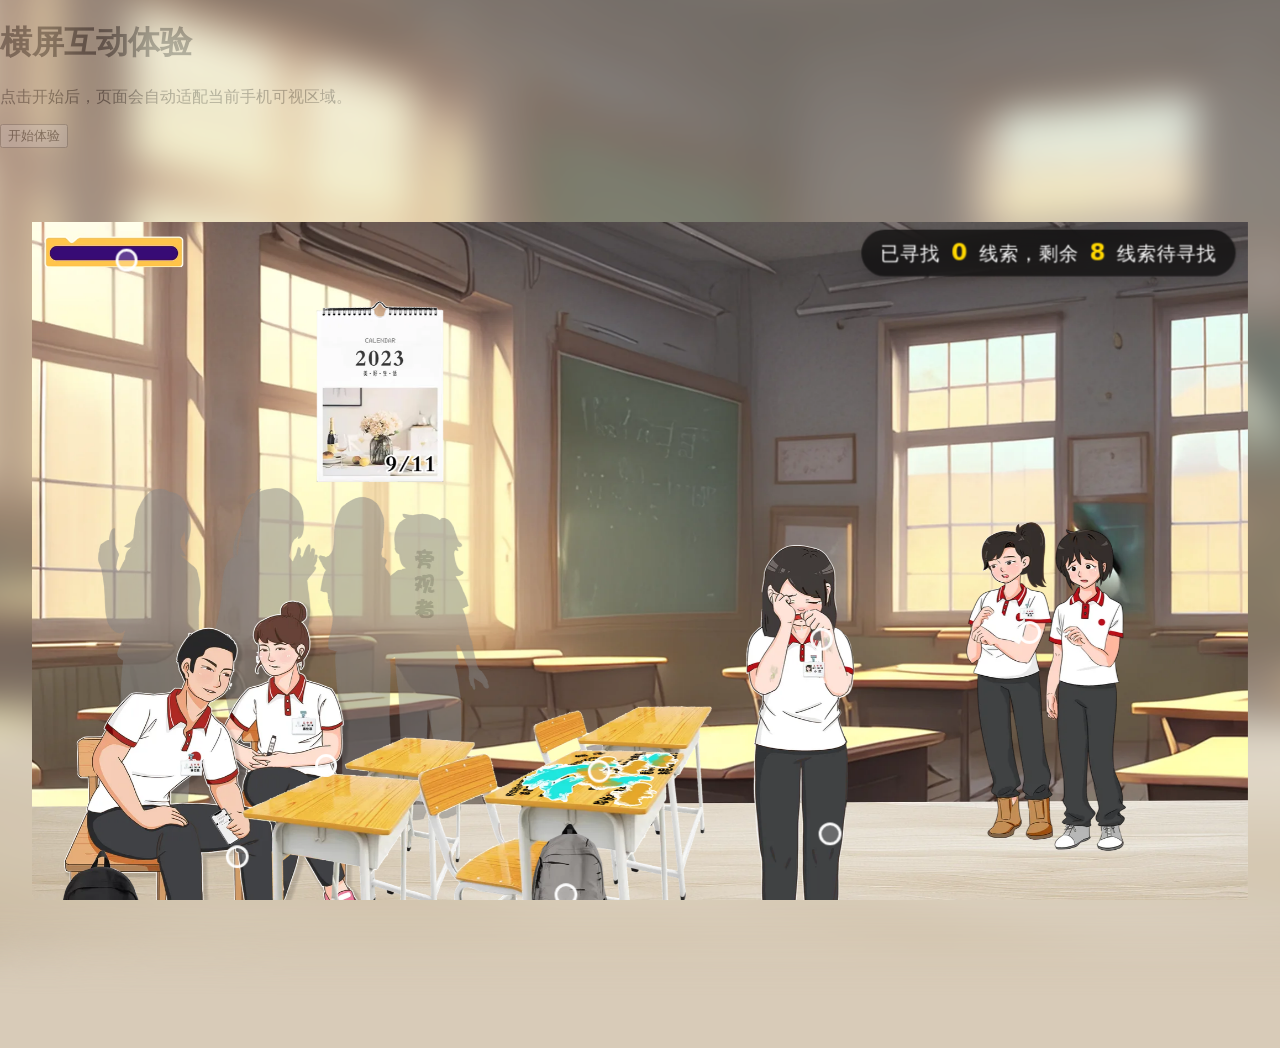
==== index.html @ c0aaa5a5 "Add Pages landscape entry gate" ====
<!doctype html>
<html lang="zh-CN">
  <head>
    <meta charset="UTF-8" />
    <meta name="viewport" content="width=device-width, initial-scale=1, viewport-fit=cover" />
    <title>校园轻交互</title>
    <link rel="preload" href="./23/bg_classroom.webp" as="image" />
    <link rel="stylesheet" href="./styles.css?v=6" />
  </head>
  <body class="is-gated">
    <div class="experience-gate" id="experience-gate" role="dialog" aria-label="横屏体验入口">
      <div class="gate-panel">
        <div class="gate-device" aria-hidden="true">
          <span></span>
        </div>
        <h1>横屏互动体验</h1>
        <p>点击开始后，页面会自动适配当前手机可视区域。</p>
        <button id="btn-enter-experience" class="gate-button" type="button">开始体验</button>
      </div>
    </div>
    <main class="app" aria-label="校园互动场景">
      <section class="stage-shell">
        <div class="stage" id="stage">
          <div id="clue-counter" class="clue-counter">
            已寻找 <span id="found-count">0</span> 线索，剩余 <span id="left-count">8</span> 线索待寻找
          </div>
          <button id="btn-summary" class="btn-summary" aria-label="查看总结">📖</button>
          
          <img class="layer bg-layer" src="./23/bg_classroom.webp" alt="" draggable="false" />
          <img class="layer prop-calendar" src="./23/prop_calendar.webp" alt="" draggable="false" />
          <img class="layer prop-desks" src="./23/prop_desks.webp" alt="" draggable="false" />
          <img class="layer prop-backpack-gray" src="./23/prop_backpack_gray.webp" alt="" draggable="false" />
          <img class="layer base-doodle" src="./23/effect_handwriting.webp" alt="" draggable="false" />
          <img class="layer char-girl-sitting" src="./23/char_girl_sitting.webp" alt="" draggable="false" />
          <img class="layer char-boy-sitting" src="./23/char_boy_sitting.webp" alt="" draggable="false" />
          <img class="layer char-xiaohong" src="./23/char_xiaohong_crying.webp" alt="" draggable="false" />
          <img class="layer char-xiaohong-2" src="./23/char_xiaohong_crying-2.webp" alt="" draggable="false" />
          <img class="layer char-girl-ponytail" src="./23/char_girl_ponytail.webp" alt="" draggable="false" />
          <img class="layer char-girl-short-hair" src="./23/char_girl_short_hair.webp" alt="" draggable="false" />
          <img class="layer char-observer" src="./23/char_observer.webp" alt="" draggable="false" />

          <img class="layer summary summary-1" data-src="./23/summary_1.webp" alt="" draggable="false" />
          <img class="layer reveal reveal-new" data-src="./23/4aff9d6016ca1f5761d8b5b74b927b1f.webp" alt="" draggable="false" />
          <img class="layer reveal reveal-bag" data-src="./23/35530610fc2b29805b03dbd96a7f0381.webp" alt="" draggable="false" />

          <img class="layer reveal reveal-phone ui-phone-chat" data-src="./23/ui_phone_chat.webp" alt="" draggable="false" />
          <img class="layer ui-panel-question-text" data-src="./23/ui_panel_question_text.webp" alt="" draggable="false" />
          <img class="layer bubble-layer bubble-xiaohong-bg" data-src="./23/bubble_xiaohong_bg.webp" alt="" draggable="false" />
          <img class="layer bubble-layer bubble-xiaohong-seq bubble-xiaohong-step-10" data-src="./23/10.webp" alt="" draggable="false" />
          <img class="layer bubble-layer bubble-xiaohong-seq bubble-xiaohong-step-11" data-src="./23/11.webp" alt="" draggable="false" />
          <img class="layer bubble-layer bubble-xiaohong-seq bubble-xiaohong-step-12" data-src="./23/12.webp" alt="" draggable="false" />
          <img class="layer bubble-layer bubble-xiaohong-seq bubble-xiaohong-step-13" data-src="./23/13.webp" alt="" draggable="false" />
          <img class="layer bubble-layer bubble-xiaohong-seq bubble-xiaohong-step-14" data-src="./23/14.webp" alt="" draggable="false" />
          <img class="layer bubble-layer bubble-xiaohong-seq bubble-xiaohong-step-15" data-src="./23/15.webp" alt="" draggable="false" />
          <img class="layer bubble-layer bubble-xiaohong-seq bubble-xiaohong-step-16" data-src="./23/16.webp" alt="" draggable="false" />
          <img class="layer bubble-layer bubble-xiaohong-seq bubble-xiaohong-step-17" data-src="./23/17.webp" alt="" draggable="false" />
          <img class="layer bubble-layer bubble-xiaohong-seq bubble-xiaohong-step-18" data-src="./23/18.webp" alt="" draggable="false" />
          <img class="layer bubble-layer bubble-xiaohong-seq bubble-xiaohong-step-19" data-src="./23/19.webp" alt="" draggable="false" />
          <img class="layer bubble-layer bubble-xiaohong-seq bubble-xiaohong-step-20" data-src="./23/20.webp" alt="" draggable="false" />
          <img class="layer bubble-layer bubble-right-bg" data-src="./23/bubble_right_bg.webp" alt="" draggable="false" />
          <img class="layer bubble-layer bubble-right-seq bubble-right-step-1" data-src="./23/1.webp" alt="" draggable="false" />
          <img class="layer bubble-layer bubble-right-seq bubble-right-step-2" data-src="./23/2.webp" alt="" draggable="false" />
          <img class="layer bubble-layer bubble-right-seq bubble-right-step-3" data-src="./23/3.webp" alt="" draggable="false" />
          <img class="layer bubble-layer bubble-right-seq bubble-right-step-4" data-src="./23/4.webp" alt="" draggable="false" />
          <img class="layer bubble-layer bubble-right-seq bubble-right-step-5" data-src="./23/5.webp" alt="" draggable="false" />
          <img class="layer bubble-layer bubble-right-seq bubble-right-step-6" data-src="./23/6.webp" alt="" draggable="false" />
          <img class="layer bubble-layer bubble-right-seq bubble-right-step-7" data-src="./23/7.webp" alt="" draggable="false" />
          <img class="layer bubble-layer bubble-right-seq bubble-right-step-8" data-src="./23/8.webp" alt="" draggable="false" />
          <img class="layer bubble-layer bubble-right-seq bubble-right-step-9" data-src="./23/9.webp" alt="" draggable="false" />
          <img class="layer bubble-layer bubble-boy-bg" data-src="./23/bubble_boy_bg.webp" alt="" draggable="false" />
          <img class="layer bubble-layer bubble-boy-seq bubble-boy-step-21" data-src="./23/21.webp" alt="" draggable="false" />
          <img class="layer bubble-layer bubble-boy-seq bubble-boy-step-22" data-src="./23/22.webp" alt="" draggable="false" />
          <img class="layer bubble-layer bubble-boy-seq bubble-boy-step-23" data-src="./23/23.webp" alt="" draggable="false" />
          <img class="layer bubble-layer bubble-boy-seq bubble-boy-step-24" data-src="./23/24.webp" alt="" draggable="false" />
          <img class="layer bubble-layer bubble-boy-seq bubble-boy-step-25" data-src="./23/25.webp" alt="" draggable="false" />
          <img class="layer bubble-layer bubble-boy-seq bubble-boy-step-26" data-src="./23/26.webp" alt="" draggable="false" />
          <img class="layer bubble-layer bubble-boy-seq bubble-boy-step-27" data-src="./23/27.webp" alt="" draggable="false" />
          <img class="layer bubble-layer bubble-boy-seq bubble-boy-step-28" data-src="./23/28.webp" alt="" draggable="false" />
          <img class="layer bubble-layer bubble-boy-seq bubble-boy-step-29" data-src="./23/29.webp" alt="" draggable="false" />
          <img class="layer bubble-layer bubble-boy-seq bubble-boy-step-30" data-src="./23/30.webp" alt="" draggable="false" />
          <img class="layer bubble-layer bubble-boy-seq bubble-boy-step-31" data-src="./23/31.webp" alt="" draggable="false" />
          <img class="layer bubble-layer bubble-boy-seq bubble-boy-step-32" data-src="./23/32.webp" alt="" draggable="false" />
          <img class="layer bubble-layer bubble-boy-seq bubble-boy-step-33" data-src="./23/33.webp" alt="" draggable="false" />
          <img class="layer bubble-layer bubble-boy-seq bubble-boy-step-34" data-src="./23/34.webp" alt="" draggable="false" />
          <img class="layer bubble-layer bubble-boy-seq bubble-boy-step-35" data-src="./23/35.webp" alt="" draggable="false" />
          <img class="layer bubble-layer bubble-boy-seq bubble-boy-step-36" data-src="./23/36.webp" alt="" draggable="false" />
          <img class="layer bubble-layer bubble-boy-seq bubble-boy-step-37" data-src="./23/37.webp" alt="" draggable="false" />
          <img class="layer bubble-layer bubble-boy-seq bubble-boy-step-38" data-src="./23/38.webp" alt="" draggable="false" />

          <img class="layer effect-mist" data-src="./22/22/miwu.webp" alt="" draggable="false" />
          <img class="layer effect-hands" data-src="./23/effect_handwriting-2.webp" alt="" draggable="false" />
          <button class="hotspot hotspot-xiaohong" data-action="bubble-xiaohong" type="button" aria-label="查看小红对话"></button>
          <button class="hotspot hotspot-girl-short" data-action="bubble-right" type="button" aria-label="查看右侧短发女孩对话"></button>
          <button class="hotspot hotspot-girl-sitting" data-action="bubble-boy" type="button" aria-label="查看左侧丸子头女孩对话"></button>
          <button class="hotspot hotspot-new" data-action="new-image" type="button" aria-label="查看新增图片"></button>
          <img src="./23/ui_panel_question_bg.webp" alt="闭合卷轴" class="scroll-closed" />
          <button class="hotspot hotspot-scroll" data-action="scroll" type="button" aria-label="查看卷轴"></button>
          
          <img data-src="./23/ui_panel_question_text.webp" alt="展开卷轴" class="scroll-opened popup-img" />

          <button class="hotspot hotspot-backpack" data-action="bag" type="button" aria-label="查看灰色书包"></button>
          <button class="hotspot hotspot-boy" data-action="phone" type="button" aria-label="查看手机聊天记录"></button>
          <button class="hotspot hotspot-table" data-action="erase" type="button" aria-label="查看桌面擦除互动"></button>
        </div>
      </section>
    </main>
    <script src="./script.js?v=23"></script>
  </body>
  </html>
---- styles.css ----
:root {
  --art-w: 5337;
  --art-h: 3300;
  --stage-w: min(100vw, calc(100svh * var(--art-w) / var(--art-h)));
  --stage-h: calc(var(--stage-w) * var(--art-h) / var(--art-w));
  --scene-scale: 0.95; /* Increased from 0.82 to reduce border thickness */
}

* { box-sizing: border-box; }

html, body {
  width: 100%;
  height: 100%;
  margin: 0;
  overflow: hidden;
  background: #d8cbb8;
  font-family: system-ui, -apple-system, BlinkMacSystemFont, "Segoe UI", "Microsoft YaHei", sans-serif;
}

.app, .stage-shell {
  position: relative;
  width: 100vw;
  height: 100svh;
  overflow: hidden;
}

.app::before {
  content: "";
  position: fixed;
  inset: -24px;
  z-index: 0;
  background: url("./23/bg_classroom.webp") center / cover no-repeat;
  filter: blur(18px);
  opacity: 0.72;
  transform: scale(1.06);
  pointer-events: none;
}

.stage-shell {
  z-index: 1;
  overscroll-behavior: contain;
}

.clue-counter {
  position: absolute; /* Changed from fixed to absolute to position relative to .stage */
  top: 1%; /* Use percentage so it scales with the stage */
  right: 1%;
  z-index: 500;
  background: rgba(0, 0, 0, 0.65);
  color: #fff;
  padding: 10px 20px; /* Reduced padding */
  border-radius: 30px; /* Reduced border radius */
  font-size: 20px; /* Significantly reduced font size */
  font-weight: 500;
  letter-spacing: 1px; /* Reduced letter spacing */
  backdrop-filter: blur(8px);
  -webkit-backdrop-filter: blur(8px);
  box-shadow: 0 4px 8px rgba(0,0,0,0.1); /* Reduced shadow */
  pointer-events: none;
  transition: opacity 0.5s ease;
  transform: translateZ(0); /* Force hardware acceleration */
}

.clue-counter span {
  color: #ffd700;
  font-size: 24px; /* Significantly reduced font size */
  font-weight: bold;
  margin: 0 4px;
}

.btn-summary {
  position: absolute; /* Changed from fixed to absolute */
  top: calc(1% + 50px); /* Moved down by 50px */
  right: 1%;
  z-index: 500;
  background: rgba(255, 255, 255, 0.9);
  border: 3px solid #ccc; /* Reduced border */
  border-radius: 50%;
  width: 64px; /* Reduced dimensions */
  height: 64px;
  font-size: 32px; /* Reduced font size */
  display: none; /* Hidden by default */
  align-items: center;
  justify-content: center;
  cursor: pointer;
  box-shadow: 0 4px 12px rgba(0,0,0,0.2); /* Reduced shadow */
  transition: transform 0.2s ease, opacity 0.5s ease;
  animation: breathe 1.5s ease-in-out infinite;
  pointer-events: auto; /* Ensure it can be clicked even if inside a non-interactive layer initially */
}

.btn-summary:active {
  transform: scale(0.9);
}

.stage {
  position: absolute;
  left: 50%;
  top: 50%;
  width: var(--stage-w);
  height: var(--stage-h);
  transform: translate(-50%, -50%) scale(var(--scene-scale));
  transform-origin: center;
  will-change: transform;
  contain: layout paint;
}

@media (orientation: portrait) {
  :root {
    --stage-h: 100vw;
    --stage-w: calc(var(--stage-h) * var(--art-w) / var(--art-h));
    --scene-scale: 1;
  }

  .app {
    height: 100svh;
  }

  .stage-shell {
    position: absolute;
    left: 50%;
    top: 50%;
    width: 100svh;
    height: 100vw;
    transform: translate(-50%, -50%) rotate(90deg);
    transform-origin: center;
    overflow-x: hidden;
    overflow-y: hidden;
    touch-action: manipulation;
    scrollbar-width: none;
    -webkit-overflow-scrolling: touch;
  }

  .stage-shell::-webkit-scrollbar {
    display: none;
  }

  .stage {
    position: absolute;
    left: 50%;
    top: 50%;
    width: var(--stage-w);
    min-width: var(--stage-w);
    height: var(--stage-h);
    transform: translate(-50%, -50%);
  }

  .clue-counter {
    position: fixed;
    top: max(10px, env(safe-area-inset-top));
    right: 10px;
    max-width: calc(100vw - 20px);
    padding: 7px 12px;
    border-radius: 999px;
    font-size: 12px;
    line-height: 1.35;
    letter-spacing: 0;
  }

  .clue-counter span {
    font-size: 15px;
    margin: 0 2px;
  }

  .btn-summary {
    position: fixed;
    top: calc(max(10px, env(safe-area-inset-top)) + 42px);
    right: 10px;
    width: 48px;
    height: 48px;
    border-width: 2px;
    font-size: 24px;
  }

  .hotspot::after {
    width: 24px;
    height: 24px;
    border-width: 2px;
  }
}

.layer {
  position: absolute;
  inset: 0;
  width: 100%;
  height: 100%;
  object-fit: fill;
  pointer-events: none;
  user-select: none;
  backface-visibility: hidden;
  transform: translateZ(0);
}

.bg-layer { z-index: 10; }
.base-panel { z-index: 15; }
.base-doodle { z-index: 116; }
.prop-calendar { z-index: 20; }
.prop-desks { z-index: 115; }
.char-girl-sitting { z-index: 40; animation: side-sway 3.4s ease-in-out infinite; will-change: transform; transform-origin: bottom center; }
.char-boy-sitting { z-index: 50; animation: side-sway 3.0s ease-in-out infinite; will-change: transform; transform-origin: bottom center; }
.char-xiaohong { z-index: 60; animation: tiny-tremble 2.4s linear infinite; will-change: transform; transform-origin: bottom center; opacity: 1; transition: opacity 0.5s ease; }
.char-xiaohong-2 { z-index: 60; animation: tiny-tremble 2.4s linear infinite; will-change: transform; transform-origin: bottom center; opacity: 0; transition: opacity 0.5s ease; }
.char-girl-ponytail { z-index: 70; animation: tiny-tremble 3.0s linear infinite; animation-delay: -.7s; will-change: transform; transform-origin: bottom center; }
.char-girl-short-hair { z-index: 80; animation: side-sway 3.4s ease-in-out infinite; animation-delay: -.9s; will-change: transform; transform-origin: bottom center; }
.char-observer { z-index: 25; opacity: 0.68; animation: float 4.4s ease-in-out infinite; will-change: transform; transform-origin: bottom center; }
.prop-backpack-gray { z-index: 125; }
.ui-phone-chat, .ui-panel-question-text,
.reveal-new, .reveal-bag,
.bubble-xiaohong-bg, .bubble-xiaohong-seq,
.bubble-right-bg, .bubble-right-seq,
.bubble-boy-bg, .bubble-boy-seq,
.effect-mist, .effect-hands,
.summary-1 {
  opacity: 0;
  transition: opacity 260ms ease, transform 320ms ease;
}

.is-visible { opacity: 1 !important; }
.is-frozen { animation: none !important; }

.ui-phone-chat { z-index: 200; }
.reveal-bag { z-index: 200; }
.reveal-new { z-index: 200; }
.ui-panel-question-text {
  z-index: 200;
  transform: translateY(-10px) scaleY(0.88);
  transform-origin: top center;
}

.ui-panel-question-text.is-visible {
  transform: translateY(0) scaleY(1);
}
.bubble-xiaohong-bg { z-index: 35; }
.bubble-xiaohong-seq { z-index: 36; }
.bubble-boy-bg { z-index: 34; }
.bubble-boy-seq { z-index: 35; }
.bubble-right-bg { z-index: 33; }
.bubble-right-seq { z-index: 34; }
.effect-mist { z-index: 200; }
.effect-hands { z-index: 201; }
.summary-1 { z-index: 180; }

.summary-1, .ui-phone-chat, .ui-panel-question-text,
.bubble-xiaohong-bg, .bubble-xiaohong-seq,
.bubble-right-bg, .bubble-right-seq,
.bubble-boy-bg, .bubble-boy-seq,
.effect-mist, .effect-hands {
  object-fit: fill;
}

.hotspot {
  position: absolute;
  z-index: 300;
  padding: 0;
  border: 0;
  background: transparent;
  cursor: pointer;
  -webkit-tap-highlight-color: transparent;
}

.hotspot::after {
  content: "";
  position: absolute;
  left: 50%;
  top: 50%;
  width: clamp(16px, 1.4vw, 30px);
  height: clamp(16px, 1.4vw, 30px);
  border: 3px solid rgba(255,255,255,.95);
  border-radius: 999px;
  background: rgba(255,255,255,.22);
  transform: translate(-50%, -50%);
  animation: breathe 1.35s ease-in-out infinite;
}

.hotspot.is-pulsed::after {
  border-color: rgba(255, 255, 255, 1);
  box-shadow: 0 0 0 10px rgba(255, 255, 255, 0.2);
}

.hotspot.is-active::after {
  background: rgba(255, 255, 255, 0.5);
  box-shadow: 0 0 0 14px rgba(255, 255, 255, 0.15);
}

.hotspot-xiaohong { left: 61.85%; top: 76.84%; width: 7.5%; height: 9.0%; }
.hotspot-girl-short { left: 76.56%; top: 47.31%; width: 11.0%; height: 14.5%; }
.hotspot-girl-sitting { left: 20.43%; top: 67.84%; width: 7.5%; height: 8.8%; }
.hotspot-backpack { left: 39.8%; top: 83.22%; width: 8.2%; height: 12.5%; }
.hotspot-boy { left: 13.0%; top: 79.4%; width: 7.8%; height: 10.0%; }
.hotspot-table { left: 43.41%; top: 68.31%; width: 6.5%; height: 9.5%; }
.hotspot-new { left: 61.8%; top: 51.2%; width: 6.2%; height: 8.6%; }
.hotspot-scroll { left: 5.03%; top: 0.8%; width: 5.5%; height: 8.5%; }

/* 卷轴相关样式 */
.scroll-closed {
  position: absolute;
  left: 0;
  top: 0;
  width: 100%;
  height: 100%;
  z-index: 10;
  pointer-events: none;
  font-size: 0;
  color: transparent;
  object-fit: contain;
}

.scroll-opened {
  position: absolute;
  left: 0;
  top: 0;
  width: 100%;
  height: 100%;
  z-index: 200;
  opacity: 0;
  pointer-events: none;
  transition: opacity 0.5s ease;
  object-fit: contain;
}

.app.scroll-shown .scroll-opened {
  opacity: 1;
  pointer-events: auto;
}

@keyframes breathe {
  0%, 100% { transform: translate(-50%, -50%) scale(.85); }
  50% { transform: translate(-50%, -50%) scale(1.35); }
}
@keyframes sway {
  0%,100% { transform: rotate(0deg); }
  50% { transform: rotate(1deg); }
}
@keyframes side-sway {
  0%,100% { transform: rotate(0deg); }
  50% { transform: rotate(-1deg); }
}
@keyframes tiny-tremble {
  0%,100% { transform: rotate(0deg) translate3d(0, 0, 0); }
  25% { transform: rotate(0.5deg) translate3d(.04%, -.015%, 0); }
  50% { transform: rotate(0deg) translate3d(0, 0, 0); }
  75% { transform: rotate(-0.5deg) translate3d(-.04%, .015%, 0); }
}
@keyframes float {
  0%,100% { transform: translateY(0) rotate(0deg); }
  50% { transform: translateY(-0.2%) rotate(0.5deg); }
}

@media (prefers-reduced-motion: reduce) {
  .char-girl-sitting,
  .char-boy-sitting,
  .char-xiaohong,
  .char-girl-ponytail,
  .char-girl-short-hair,
  .char-observer,
  .hotspot::after {
    animation: none;
  }
}
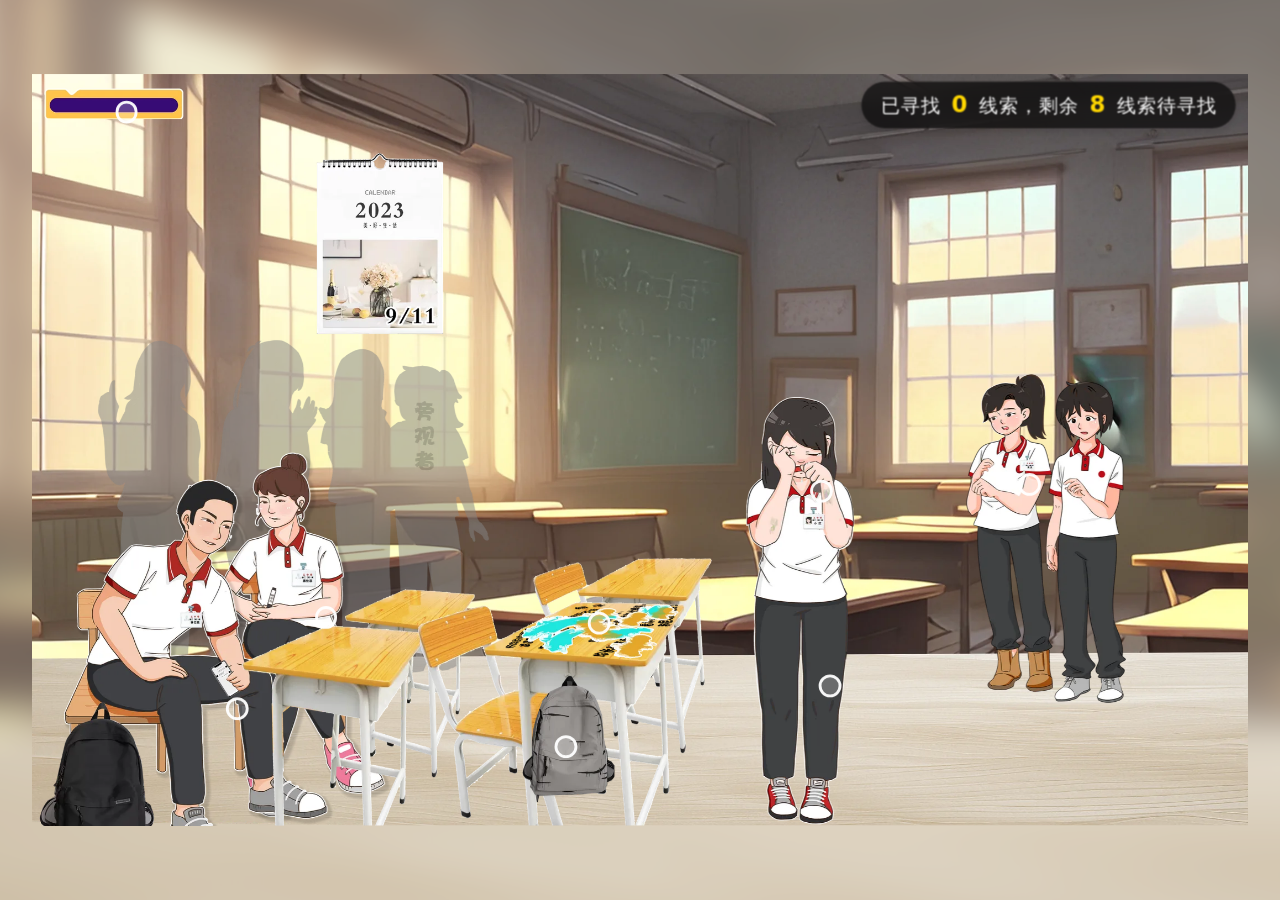
==== commit 88e6ed3b: "Optimize mobile hotspot rendering" ====
--- a/index.html
+++ b/index.html
@@ -5,19 +5,9 @@
     <meta name="viewport" content="width=device-width, initial-scale=1, viewport-fit=cover" />
     <title>校园轻交互</title>
     <link rel="preload" href="./23/bg_classroom.webp" as="image" />
-    <link rel="stylesheet" href="./styles.css?v=6" />
-  </head>
-  <body class="is-gated">
-    <div class="experience-gate" id="experience-gate" role="dialog" aria-label="横屏体验入口">
-      <div class="gate-panel">
-        <div class="gate-device" aria-hidden="true">
-          <span></span>
-        </div>
-        <h1>横屏互动体验</h1>
-        <p>点击开始后，页面会自动适配当前手机可视区域。</p>
-        <button id="btn-enter-experience" class="gate-button" type="button">开始体验</button>
-      </div>
-    </div>
+    <link rel="stylesheet" href="./styles.css?v=7" />
+  </head>
+  <body>
     <main class="app" aria-label="校园互动场景">
       <section class="stage-shell">
         <div class="stage" id="stage">
@@ -104,6 +94,6 @@
         </div>
       </section>
     </main>
-    <script src="./script.js?v=23"></script>
+    <script src="./script.js?v=24"></script>
   </body>
   </html>
--- a/styles.css
+++ b/styles.css
@@ -1,16 +1,17 @@
-:root {
+:root {
   --art-w: 5337;
   --art-h: 3300;
-  --stage-w: min(100vw, calc(100svh * var(--art-w) / var(--art-h)));
+  --viewport-h: 100svh;
+  --stage-w: min(100vw, calc(var(--viewport-h) * var(--art-w) / var(--art-h)));
   --stage-h: calc(var(--stage-w) * var(--art-h) / var(--art-w));
   --scene-scale: 0.95; /* Increased from 0.82 to reduce border thickness */
 }
-
-* { box-sizing: border-box; }
-
+
+* { box-sizing: border-box; }
+
 html, body {
   width: 100%;
-  height: 100%;
+  height: var(--viewport-h);
   margin: 0;
   overflow: hidden;
   background: #d8cbb8;
@@ -20,340 +21,341 @@
 .app, .stage-shell {
   position: relative;
   width: 100vw;
-  height: 100svh;
+  height: var(--viewport-h);
   overflow: hidden;
 }
 
 .app::before {
-  content: "";
-  position: fixed;
-  inset: -24px;
-  z-index: 0;
-  background: url("./23/bg_classroom.webp") center / cover no-repeat;
-  filter: blur(18px);
-  opacity: 0.72;
-  transform: scale(1.06);
-  pointer-events: none;
+  content: "";
+  position: fixed;
+  inset: -24px;
+  z-index: 0;
+  background: url("./23/bg_classroom.webp") center / cover no-repeat;
+  filter: blur(18px);
+  opacity: 0.72;
+  transform: scale(1.06);
+  pointer-events: none;
+}
+
+.stage-shell {
+  z-index: 1;
+  overscroll-behavior: contain;
+}
+
+.clue-counter {
+  position: absolute; /* Changed from fixed to absolute to position relative to .stage */
+  top: 1%; /* Use percentage so it scales with the stage */
+  right: 1%;
+  z-index: 500;
+  background: rgba(0, 0, 0, 0.65);
+  color: #fff;
+  padding: 10px 20px; /* Reduced padding */
+  border-radius: 30px; /* Reduced border radius */
+  font-size: 20px; /* Significantly reduced font size */
+  font-weight: 500;
+  letter-spacing: 1px; /* Reduced letter spacing */
+  backdrop-filter: blur(8px);
+  -webkit-backdrop-filter: blur(8px);
+  box-shadow: 0 4px 8px rgba(0,0,0,0.1); /* Reduced shadow */
+  pointer-events: none;
+  transition: opacity 0.5s ease;
+  transform: translateZ(0); /* Force hardware acceleration */
+}
+
+.clue-counter span {
+  color: #ffd700;
+  font-size: 24px; /* Significantly reduced font size */
+  font-weight: bold;
+  margin: 0 4px;
+}
+
+.btn-summary {
+  position: absolute; /* Changed from fixed to absolute */
+  top: calc(1% + 50px); /* Moved down by 50px */
+  right: 1%;
+  z-index: 500;
+  background: rgba(255, 255, 255, 0.9);
+  border: 3px solid #ccc; /* Reduced border */
+  border-radius: 50%;
+  width: 64px; /* Reduced dimensions */
+  height: 64px;
+  font-size: 32px; /* Reduced font size */
+  display: none; /* Hidden by default */
+  align-items: center;
+  justify-content: center;
+  cursor: pointer;
+  box-shadow: 0 4px 12px rgba(0,0,0,0.2); /* Reduced shadow */
+  transition: transform 0.2s ease, opacity 0.5s ease;
+  animation: breathe 1.5s ease-in-out infinite;
+  pointer-events: auto; /* Ensure it can be clicked even if inside a non-interactive layer initially */
+}
+
+.btn-summary:active {
+  transform: scale(0.9);
+}
+
+.stage {
+  position: absolute;
+  left: 50%;
+  top: 50%;
+  width: var(--stage-w);
+  height: var(--stage-h);
+  transform: translate(-50%, -50%) scale(var(--scene-scale));
+  transform-origin: center;
+  contain: layout paint;
+}
+
+@media (orientation: portrait) {
+  :root {
+    --stage-h: 100vw;
+    --stage-w: calc(var(--stage-h) * var(--art-w) / var(--art-h));
+    --scene-scale: 1;
+  }
+
+  .app {
+    height: var(--viewport-h);
+  }
+
+  .stage-shell {
+    position: absolute;
+    left: 50%;
+    top: 50%;
+    width: var(--viewport-h);
+    height: 100vw;
+    transform: translate(-50%, -50%) rotate(90deg);
+    transform-origin: center;
+    overflow-x: hidden;
+    overflow-y: hidden;
+    touch-action: manipulation;
+    scrollbar-width: none;
+    -webkit-overflow-scrolling: touch;
+  }
+
+  .stage-shell::-webkit-scrollbar {
+    display: none;
+  }
+
+  .stage {
+    position: absolute;
+    left: 50%;
+    top: 50%;
+    width: var(--stage-w);
+    min-width: var(--stage-w);
+    height: var(--stage-h);
+    transform: translate(-50%, -50%);
+  }
+
+  .clue-counter {
+    position: fixed;
+    top: max(10px, env(safe-area-inset-top));
+    right: 10px;
+    max-width: calc(100vw - 20px);
+    padding: 7px 12px;
+    border-radius: 999px;
+    font-size: 12px;
+    line-height: 1.35;
+    letter-spacing: 0;
+  }
+
+  .clue-counter span {
+    font-size: 15px;
+    margin: 0 2px;
+  }
+
+  .btn-summary {
+    position: fixed;
+    top: calc(max(10px, env(safe-area-inset-top)) + 42px);
+    right: 10px;
+    width: 48px;
+    height: 48px;
+    border-width: 2px;
+    font-size: 24px;
+  }
+
+  .hotspot::after {
+    width: 24px;
+    height: 24px;
+    border-width: 2px;
+  }
+}
+
+.layer {
+  position: absolute;
+  inset: 0;
+  width: 100%;
+  height: 100%;
+  object-fit: fill;
+  pointer-events: none;
+  user-select: none;
+}
+
+.bg-layer { z-index: 10; }
+.base-panel { z-index: 15; }
+.base-doodle { z-index: 116; }
+.prop-calendar { z-index: 20; }
+.prop-desks { z-index: 115; }
+.char-girl-sitting { z-index: 40; animation: side-sway 3.4s ease-in-out infinite; will-change: transform; transform-origin: bottom center; }
+.char-boy-sitting { z-index: 50; animation: side-sway 3.0s ease-in-out infinite; will-change: transform; transform-origin: bottom center; }
+.char-xiaohong { z-index: 60; animation: tiny-tremble 2.4s linear infinite; will-change: transform; transform-origin: bottom center; opacity: 1; transition: opacity 0.5s ease; }
+.char-xiaohong-2 { z-index: 60; animation: tiny-tremble 2.4s linear infinite; will-change: transform; transform-origin: bottom center; opacity: 0; transition: opacity 0.5s ease; }
+.char-girl-ponytail { z-index: 70; animation: tiny-tremble 3.0s linear infinite; animation-delay: -.7s; will-change: transform; transform-origin: bottom center; }
+.char-girl-short-hair { z-index: 80; animation: side-sway 3.4s ease-in-out infinite; animation-delay: -.9s; will-change: transform; transform-origin: bottom center; }
+.char-observer { z-index: 25; opacity: 0.68; animation: float 4.4s ease-in-out infinite; will-change: transform; transform-origin: bottom center; }
+.prop-backpack-gray { z-index: 125; }
+.ui-phone-chat, .ui-panel-question-text, .scroll-opened,
+.reveal-new, .reveal-bag,
+.bubble-xiaohong-bg, .bubble-xiaohong-seq,
+.bubble-right-bg, .bubble-right-seq,
+.bubble-boy-bg, .bubble-boy-seq,
+.effect-mist, .effect-hands,
+.summary-1 {
+  opacity: 0;
+  visibility: hidden;
+  transition: opacity 260ms ease, transform 320ms ease;
 }
 
-.stage-shell {
-  z-index: 1;
-  overscroll-behavior: contain;
-}
-
-.clue-counter {
-  position: absolute; /* Changed from fixed to absolute to position relative to .stage */
-  top: 1%; /* Use percentage so it scales with the stage */
-  right: 1%;
-  z-index: 500;
-  background: rgba(0, 0, 0, 0.65);
-  color: #fff;
-  padding: 10px 20px; /* Reduced padding */
-  border-radius: 30px; /* Reduced border radius */
-  font-size: 20px; /* Significantly reduced font size */
-  font-weight: 500;
-  letter-spacing: 1px; /* Reduced letter spacing */
-  backdrop-filter: blur(8px);
-  -webkit-backdrop-filter: blur(8px);
-  box-shadow: 0 4px 8px rgba(0,0,0,0.1); /* Reduced shadow */
-  pointer-events: none;
-  transition: opacity 0.5s ease;
-  transform: translateZ(0); /* Force hardware acceleration */
-}
-
-.clue-counter span {
-  color: #ffd700;
-  font-size: 24px; /* Significantly reduced font size */
-  font-weight: bold;
-  margin: 0 4px;
-}
-
-.btn-summary {
-  position: absolute; /* Changed from fixed to absolute */
-  top: calc(1% + 50px); /* Moved down by 50px */
-  right: 1%;
-  z-index: 500;
-  background: rgba(255, 255, 255, 0.9);
-  border: 3px solid #ccc; /* Reduced border */
-  border-radius: 50%;
-  width: 64px; /* Reduced dimensions */
-  height: 64px;
-  font-size: 32px; /* Reduced font size */
-  display: none; /* Hidden by default */
-  align-items: center;
-  justify-content: center;
-  cursor: pointer;
-  box-shadow: 0 4px 12px rgba(0,0,0,0.2); /* Reduced shadow */
-  transition: transform 0.2s ease, opacity 0.5s ease;
-  animation: breathe 1.5s ease-in-out infinite;
-  pointer-events: auto; /* Ensure it can be clicked even if inside a non-interactive layer initially */
-}
-
-.btn-summary:active {
-  transform: scale(0.9);
-}
-
-.stage {
-  position: absolute;
-  left: 50%;
-  top: 50%;
-  width: var(--stage-w);
-  height: var(--stage-h);
-  transform: translate(-50%, -50%) scale(var(--scene-scale));
-  transform-origin: center;
-  will-change: transform;
-  contain: layout paint;
-}
-
-@media (orientation: portrait) {
-  :root {
-    --stage-h: 100vw;
-    --stage-w: calc(var(--stage-h) * var(--art-w) / var(--art-h));
-    --scene-scale: 1;
-  }
-
-  .app {
-    height: 100svh;
-  }
-
-  .stage-shell {
-    position: absolute;
-    left: 50%;
-    top: 50%;
-    width: 100svh;
-    height: 100vw;
-    transform: translate(-50%, -50%) rotate(90deg);
-    transform-origin: center;
-    overflow-x: hidden;
-    overflow-y: hidden;
-    touch-action: manipulation;
-    scrollbar-width: none;
-    -webkit-overflow-scrolling: touch;
-  }
-
-  .stage-shell::-webkit-scrollbar {
-    display: none;
-  }
-
-  .stage {
-    position: absolute;
-    left: 50%;
-    top: 50%;
-    width: var(--stage-w);
-    min-width: var(--stage-w);
-    height: var(--stage-h);
-    transform: translate(-50%, -50%);
-  }
-
-  .clue-counter {
-    position: fixed;
-    top: max(10px, env(safe-area-inset-top));
-    right: 10px;
-    max-width: calc(100vw - 20px);
-    padding: 7px 12px;
-    border-radius: 999px;
-    font-size: 12px;
-    line-height: 1.35;
-    letter-spacing: 0;
-  }
-
-  .clue-counter span {
-    font-size: 15px;
-    margin: 0 2px;
-  }
-
-  .btn-summary {
-    position: fixed;
-    top: calc(max(10px, env(safe-area-inset-top)) + 42px);
-    right: 10px;
-    width: 48px;
-    height: 48px;
-    border-width: 2px;
-    font-size: 24px;
-  }
-
-  .hotspot::after {
-    width: 24px;
-    height: 24px;
-    border-width: 2px;
-  }
-}
-
-.layer {
-  position: absolute;
-  inset: 0;
-  width: 100%;
-  height: 100%;
-  object-fit: fill;
-  pointer-events: none;
-  user-select: none;
-  backface-visibility: hidden;
-  transform: translateZ(0);
-}
-
-.bg-layer { z-index: 10; }
-.base-panel { z-index: 15; }
-.base-doodle { z-index: 116; }
-.prop-calendar { z-index: 20; }
-.prop-desks { z-index: 115; }
-.char-girl-sitting { z-index: 40; animation: side-sway 3.4s ease-in-out infinite; will-change: transform; transform-origin: bottom center; }
-.char-boy-sitting { z-index: 50; animation: side-sway 3.0s ease-in-out infinite; will-change: transform; transform-origin: bottom center; }
-.char-xiaohong { z-index: 60; animation: tiny-tremble 2.4s linear infinite; will-change: transform; transform-origin: bottom center; opacity: 1; transition: opacity 0.5s ease; }
-.char-xiaohong-2 { z-index: 60; animation: tiny-tremble 2.4s linear infinite; will-change: transform; transform-origin: bottom center; opacity: 0; transition: opacity 0.5s ease; }
-.char-girl-ponytail { z-index: 70; animation: tiny-tremble 3.0s linear infinite; animation-delay: -.7s; will-change: transform; transform-origin: bottom center; }
-.char-girl-short-hair { z-index: 80; animation: side-sway 3.4s ease-in-out infinite; animation-delay: -.9s; will-change: transform; transform-origin: bottom center; }
-.char-observer { z-index: 25; opacity: 0.68; animation: float 4.4s ease-in-out infinite; will-change: transform; transform-origin: bottom center; }
-.prop-backpack-gray { z-index: 125; }
-.ui-phone-chat, .ui-panel-question-text,
-.reveal-new, .reveal-bag,
-.bubble-xiaohong-bg, .bubble-xiaohong-seq,
-.bubble-right-bg, .bubble-right-seq,
-.bubble-boy-bg, .bubble-boy-seq,
-.effect-mist, .effect-hands,
-.summary-1 {
-  opacity: 0;
-  transition: opacity 260ms ease, transform 320ms ease;
-}
-
-.is-visible { opacity: 1 !important; }
-.is-frozen { animation: none !important; }
-
-.ui-phone-chat { z-index: 200; }
-.reveal-bag { z-index: 200; }
-.reveal-new { z-index: 200; }
-.ui-panel-question-text {
-  z-index: 200;
-  transform: translateY(-10px) scaleY(0.88);
-  transform-origin: top center;
-}
-
-.ui-panel-question-text.is-visible {
-  transform: translateY(0) scaleY(1);
-}
-.bubble-xiaohong-bg { z-index: 35; }
-.bubble-xiaohong-seq { z-index: 36; }
-.bubble-boy-bg { z-index: 34; }
-.bubble-boy-seq { z-index: 35; }
-.bubble-right-bg { z-index: 33; }
-.bubble-right-seq { z-index: 34; }
-.effect-mist { z-index: 200; }
-.effect-hands { z-index: 201; }
-.summary-1 { z-index: 180; }
-
-.summary-1, .ui-phone-chat, .ui-panel-question-text,
-.bubble-xiaohong-bg, .bubble-xiaohong-seq,
-.bubble-right-bg, .bubble-right-seq,
-.bubble-boy-bg, .bubble-boy-seq,
-.effect-mist, .effect-hands {
-  object-fit: fill;
-}
-
-.hotspot {
-  position: absolute;
-  z-index: 300;
-  padding: 0;
-  border: 0;
-  background: transparent;
-  cursor: pointer;
-  -webkit-tap-highlight-color: transparent;
-}
-
-.hotspot::after {
-  content: "";
-  position: absolute;
-  left: 50%;
-  top: 50%;
-  width: clamp(16px, 1.4vw, 30px);
-  height: clamp(16px, 1.4vw, 30px);
-  border: 3px solid rgba(255,255,255,.95);
-  border-radius: 999px;
-  background: rgba(255,255,255,.22);
-  transform: translate(-50%, -50%);
-  animation: breathe 1.35s ease-in-out infinite;
-}
-
-.hotspot.is-pulsed::after {
-  border-color: rgba(255, 255, 255, 1);
-  box-shadow: 0 0 0 10px rgba(255, 255, 255, 0.2);
-}
-
-.hotspot.is-active::after {
-  background: rgba(255, 255, 255, 0.5);
-  box-shadow: 0 0 0 14px rgba(255, 255, 255, 0.15);
-}
-
-.hotspot-xiaohong { left: 61.85%; top: 76.84%; width: 7.5%; height: 9.0%; }
-.hotspot-girl-short { left: 76.56%; top: 47.31%; width: 11.0%; height: 14.5%; }
-.hotspot-girl-sitting { left: 20.43%; top: 67.84%; width: 7.5%; height: 8.8%; }
-.hotspot-backpack { left: 39.8%; top: 83.22%; width: 8.2%; height: 12.5%; }
-.hotspot-boy { left: 13.0%; top: 79.4%; width: 7.8%; height: 10.0%; }
-.hotspot-table { left: 43.41%; top: 68.31%; width: 6.5%; height: 9.5%; }
-.hotspot-new { left: 61.8%; top: 51.2%; width: 6.2%; height: 8.6%; }
-.hotspot-scroll { left: 5.03%; top: 0.8%; width: 5.5%; height: 8.5%; }
-
-/* 卷轴相关样式 */
-.scroll-closed {
-  position: absolute;
-  left: 0;
-  top: 0;
-  width: 100%;
-  height: 100%;
-  z-index: 10;
-  pointer-events: none;
-  font-size: 0;
-  color: transparent;
-  object-fit: contain;
-}
-
-.scroll-opened {
-  position: absolute;
-  left: 0;
-  top: 0;
-  width: 100%;
-  height: 100%;
-  z-index: 200;
-  opacity: 0;
-  pointer-events: none;
-  transition: opacity 0.5s ease;
-  object-fit: contain;
-}
-
-.app.scroll-shown .scroll-opened {
-  opacity: 1;
-  pointer-events: auto;
-}
-
-@keyframes breathe {
-  0%, 100% { transform: translate(-50%, -50%) scale(.85); }
-  50% { transform: translate(-50%, -50%) scale(1.35); }
-}
-@keyframes sway {
-  0%,100% { transform: rotate(0deg); }
-  50% { transform: rotate(1deg); }
-}
-@keyframes side-sway {
-  0%,100% { transform: rotate(0deg); }
-  50% { transform: rotate(-1deg); }
-}
-@keyframes tiny-tremble {
-  0%,100% { transform: rotate(0deg) translate3d(0, 0, 0); }
-  25% { transform: rotate(0.5deg) translate3d(.04%, -.015%, 0); }
-  50% { transform: rotate(0deg) translate3d(0, 0, 0); }
-  75% { transform: rotate(-0.5deg) translate3d(-.04%, .015%, 0); }
-}
-@keyframes float {
-  0%,100% { transform: translateY(0) rotate(0deg); }
-  50% { transform: translateY(-0.2%) rotate(0.5deg); }
-}
-
-@media (prefers-reduced-motion: reduce) {
-  .char-girl-sitting,
-  .char-boy-sitting,
-  .char-xiaohong,
-  .char-girl-ponytail,
-  .char-girl-short-hair,
-  .char-observer,
-  .hotspot::after {
-    animation: none;
-  }
-}
+.is-visible {
+  opacity: 1 !important;
+  visibility: visible !important;
+}
+.is-frozen { animation: none !important; }
+
+.ui-phone-chat { z-index: 200; }
+.reveal-bag { z-index: 200; }
+.reveal-new { z-index: 200; }
+.ui-panel-question-text {
+  z-index: 200;
+  transform: translateY(-10px) scaleY(0.88);
+  transform-origin: top center;
+}
+
+.ui-panel-question-text.is-visible {
+  transform: translateY(0) scaleY(1);
+}
+.bubble-xiaohong-bg { z-index: 35; }
+.bubble-xiaohong-seq { z-index: 36; }
+.bubble-boy-bg { z-index: 34; }
+.bubble-boy-seq { z-index: 35; }
+.bubble-right-bg { z-index: 33; }
+.bubble-right-seq { z-index: 34; }
+.effect-mist { z-index: 200; }
+.effect-hands { z-index: 201; }
+.summary-1 { z-index: 180; }
+
+.summary-1, .ui-phone-chat, .ui-panel-question-text,
+.bubble-xiaohong-bg, .bubble-xiaohong-seq,
+.bubble-right-bg, .bubble-right-seq,
+.bubble-boy-bg, .bubble-boy-seq,
+.effect-mist, .effect-hands {
+  object-fit: fill;
+}
+
+.hotspot {
+  position: absolute;
+  z-index: 300;
+  padding: 0;
+  border: 0;
+  background: transparent;
+  cursor: pointer;
+  -webkit-tap-highlight-color: transparent;
+}
+
+.hotspot::after {
+  content: "";
+  position: absolute;
+  left: 50%;
+  top: 50%;
+  width: clamp(16px, 1.4vw, 30px);
+  height: clamp(16px, 1.4vw, 30px);
+  border: 3px solid rgba(255,255,255,.95);
+  border-radius: 999px;
+  background: rgba(255,255,255,.22);
+  transform: translate(-50%, -50%);
+  animation: breathe 1.35s ease-in-out infinite;
+}
+
+.hotspot.is-pulsed::after {
+  border-color: rgba(255, 255, 255, 1);
+  box-shadow: 0 0 0 10px rgba(255, 255, 255, 0.2);
+}
+
+.hotspot.is-active::after {
+  background: rgba(255, 255, 255, 0.5);
+  box-shadow: 0 0 0 14px rgba(255, 255, 255, 0.15);
+}
+
+.hotspot-xiaohong { left: 61.85%; top: 76.84%; width: 7.5%; height: 9.0%; }
+.hotspot-girl-short { left: 76.56%; top: 47.31%; width: 11.0%; height: 14.5%; }
+.hotspot-girl-sitting { left: 20.43%; top: 67.84%; width: 7.5%; height: 8.8%; }
+.hotspot-backpack { left: 39.8%; top: 83.22%; width: 8.2%; height: 12.5%; }
+.hotspot-boy { left: 13.0%; top: 79.4%; width: 7.8%; height: 10.0%; }
+.hotspot-table { left: 43.41%; top: 68.31%; width: 6.5%; height: 9.5%; }
+.hotspot-new { left: 61.8%; top: 51.2%; width: 6.2%; height: 8.6%; }
+.hotspot-scroll { left: 5.03%; top: 0.8%; width: 5.5%; height: 8.5%; }
+
+/* 卷轴相关样式 */
+.scroll-closed {
+  position: absolute;
+  left: 0;
+  top: 0;
+  width: 100%;
+  height: 100%;
+  z-index: 10;
+  pointer-events: none;
+  font-size: 0;
+  color: transparent;
+  object-fit: contain;
+}
+
+.scroll-opened {
+  position: absolute;
+  left: 0;
+  top: 0;
+  width: 100%;
+  height: 100%;
+  z-index: 200;
+  opacity: 0;
+  pointer-events: none;
+  transition: opacity 0.5s ease;
+  object-fit: contain;
+}
+
+.app.scroll-shown .scroll-opened {
+  opacity: 1;
+  pointer-events: auto;
+}
+
+@keyframes breathe {
+  0%, 100% { transform: translate(-50%, -50%) scale(.85); }
+  50% { transform: translate(-50%, -50%) scale(1.35); }
+}
+@keyframes sway {
+  0%,100% { transform: rotate(0deg); }
+  50% { transform: rotate(1deg); }
+}
+@keyframes side-sway {
+  0%,100% { transform: rotate(0deg); }
+  50% { transform: rotate(-1deg); }
+}
+@keyframes tiny-tremble {
+  0%,100% { transform: rotate(0deg) translate3d(0, 0, 0); }
+  25% { transform: rotate(0.5deg) translate3d(.04%, -.015%, 0); }
+  50% { transform: rotate(0deg) translate3d(0, 0, 0); }
+  75% { transform: rotate(-0.5deg) translate3d(-.04%, .015%, 0); }
+}
+@keyframes float {
+  0%,100% { transform: translateY(0) rotate(0deg); }
+  50% { transform: translateY(-0.2%) rotate(0.5deg); }
+}
+
+@media (prefers-reduced-motion: reduce) {
+  .char-girl-sitting,
+  .char-boy-sitting,
+  .char-xiaohong,
+  .char-girl-ponytail,
+  .char-girl-short-hair,
+  .char-observer,
+  .hotspot::after {
+    animation: none;
+  }
+}
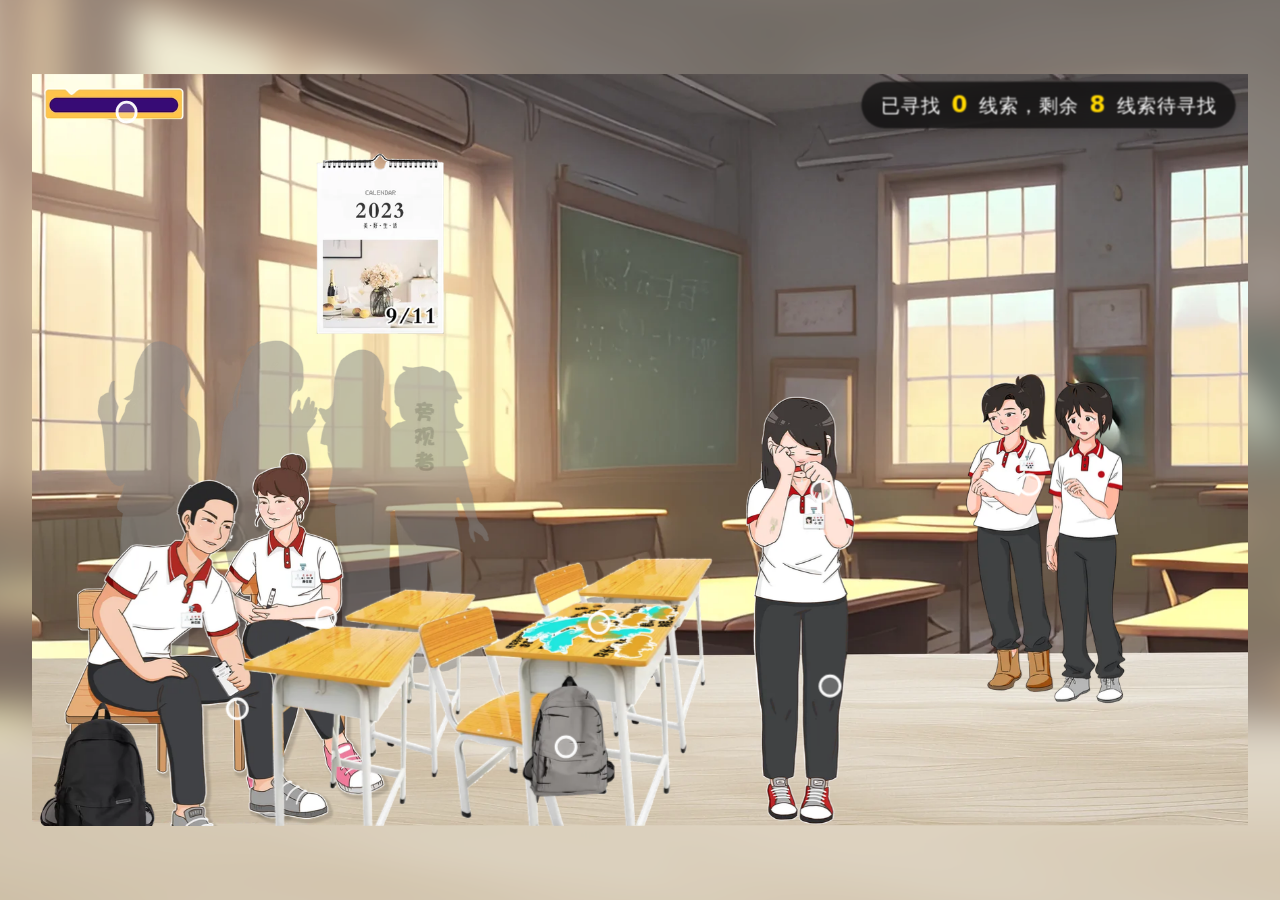
==== commit 2e1cdccf: "Optimize mobile image assets" ====
--- a/index.html
+++ b/index.html
@@ -1,99 +1,99 @@
-<!doctype html>
-<html lang="zh-CN">
-  <head>
-    <meta charset="UTF-8" />
-    <meta name="viewport" content="width=device-width, initial-scale=1, viewport-fit=cover" />
-    <title>校园轻交互</title>
-    <link rel="preload" href="./23/bg_classroom.webp" as="image" />
-    <link rel="stylesheet" href="./styles.css?v=7" />
+<!doctype html>
+<html lang="zh-CN">
+  <head>
+    <meta charset="UTF-8" />
+    <meta name="viewport" content="width=device-width, initial-scale=1, viewport-fit=cover" />
+    <title>校园轻交互</title>
+    <link rel="preload" href="./23/bg_classroom.webp?v=2" as="image" />
+    <link rel="stylesheet" href="./styles.css?v=8" />
   </head>
   <body>
     <main class="app" aria-label="校园互动场景">
-      <section class="stage-shell">
-        <div class="stage" id="stage">
-          <div id="clue-counter" class="clue-counter">
-            已寻找 <span id="found-count">0</span> 线索，剩余 <span id="left-count">8</span> 线索待寻找
-          </div>
-          <button id="btn-summary" class="btn-summary" aria-label="查看总结">📖</button>
-          
-          <img class="layer bg-layer" src="./23/bg_classroom.webp" alt="" draggable="false" />
-          <img class="layer prop-calendar" src="./23/prop_calendar.webp" alt="" draggable="false" />
-          <img class="layer prop-desks" src="./23/prop_desks.webp" alt="" draggable="false" />
-          <img class="layer prop-backpack-gray" src="./23/prop_backpack_gray.webp" alt="" draggable="false" />
-          <img class="layer base-doodle" src="./23/effect_handwriting.webp" alt="" draggable="false" />
-          <img class="layer char-girl-sitting" src="./23/char_girl_sitting.webp" alt="" draggable="false" />
-          <img class="layer char-boy-sitting" src="./23/char_boy_sitting.webp" alt="" draggable="false" />
-          <img class="layer char-xiaohong" src="./23/char_xiaohong_crying.webp" alt="" draggable="false" />
-          <img class="layer char-xiaohong-2" src="./23/char_xiaohong_crying-2.webp" alt="" draggable="false" />
-          <img class="layer char-girl-ponytail" src="./23/char_girl_ponytail.webp" alt="" draggable="false" />
-          <img class="layer char-girl-short-hair" src="./23/char_girl_short_hair.webp" alt="" draggable="false" />
-          <img class="layer char-observer" src="./23/char_observer.webp" alt="" draggable="false" />
-
-          <img class="layer summary summary-1" data-src="./23/summary_1.webp" alt="" draggable="false" />
-          <img class="layer reveal reveal-new" data-src="./23/4aff9d6016ca1f5761d8b5b74b927b1f.webp" alt="" draggable="false" />
-          <img class="layer reveal reveal-bag" data-src="./23/35530610fc2b29805b03dbd96a7f0381.webp" alt="" draggable="false" />
-
-          <img class="layer reveal reveal-phone ui-phone-chat" data-src="./23/ui_phone_chat.webp" alt="" draggable="false" />
-          <img class="layer ui-panel-question-text" data-src="./23/ui_panel_question_text.webp" alt="" draggable="false" />
-          <img class="layer bubble-layer bubble-xiaohong-bg" data-src="./23/bubble_xiaohong_bg.webp" alt="" draggable="false" />
-          <img class="layer bubble-layer bubble-xiaohong-seq bubble-xiaohong-step-10" data-src="./23/10.webp" alt="" draggable="false" />
-          <img class="layer bubble-layer bubble-xiaohong-seq bubble-xiaohong-step-11" data-src="./23/11.webp" alt="" draggable="false" />
-          <img class="layer bubble-layer bubble-xiaohong-seq bubble-xiaohong-step-12" data-src="./23/12.webp" alt="" draggable="false" />
-          <img class="layer bubble-layer bubble-xiaohong-seq bubble-xiaohong-step-13" data-src="./23/13.webp" alt="" draggable="false" />
-          <img class="layer bubble-layer bubble-xiaohong-seq bubble-xiaohong-step-14" data-src="./23/14.webp" alt="" draggable="false" />
-          <img class="layer bubble-layer bubble-xiaohong-seq bubble-xiaohong-step-15" data-src="./23/15.webp" alt="" draggable="false" />
-          <img class="layer bubble-layer bubble-xiaohong-seq bubble-xiaohong-step-16" data-src="./23/16.webp" alt="" draggable="false" />
-          <img class="layer bubble-layer bubble-xiaohong-seq bubble-xiaohong-step-17" data-src="./23/17.webp" alt="" draggable="false" />
-          <img class="layer bubble-layer bubble-xiaohong-seq bubble-xiaohong-step-18" data-src="./23/18.webp" alt="" draggable="false" />
-          <img class="layer bubble-layer bubble-xiaohong-seq bubble-xiaohong-step-19" data-src="./23/19.webp" alt="" draggable="false" />
-          <img class="layer bubble-layer bubble-xiaohong-seq bubble-xiaohong-step-20" data-src="./23/20.webp" alt="" draggable="false" />
-          <img class="layer bubble-layer bubble-right-bg" data-src="./23/bubble_right_bg.webp" alt="" draggable="false" />
-          <img class="layer bubble-layer bubble-right-seq bubble-right-step-1" data-src="./23/1.webp" alt="" draggable="false" />
-          <img class="layer bubble-layer bubble-right-seq bubble-right-step-2" data-src="./23/2.webp" alt="" draggable="false" />
-          <img class="layer bubble-layer bubble-right-seq bubble-right-step-3" data-src="./23/3.webp" alt="" draggable="false" />
-          <img class="layer bubble-layer bubble-right-seq bubble-right-step-4" data-src="./23/4.webp" alt="" draggable="false" />
-          <img class="layer bubble-layer bubble-right-seq bubble-right-step-5" data-src="./23/5.webp" alt="" draggable="false" />
-          <img class="layer bubble-layer bubble-right-seq bubble-right-step-6" data-src="./23/6.webp" alt="" draggable="false" />
-          <img class="layer bubble-layer bubble-right-seq bubble-right-step-7" data-src="./23/7.webp" alt="" draggable="false" />
-          <img class="layer bubble-layer bubble-right-seq bubble-right-step-8" data-src="./23/8.webp" alt="" draggable="false" />
-          <img class="layer bubble-layer bubble-right-seq bubble-right-step-9" data-src="./23/9.webp" alt="" draggable="false" />
-          <img class="layer bubble-layer bubble-boy-bg" data-src="./23/bubble_boy_bg.webp" alt="" draggable="false" />
-          <img class="layer bubble-layer bubble-boy-seq bubble-boy-step-21" data-src="./23/21.webp" alt="" draggable="false" />
-          <img class="layer bubble-layer bubble-boy-seq bubble-boy-step-22" data-src="./23/22.webp" alt="" draggable="false" />
-          <img class="layer bubble-layer bubble-boy-seq bubble-boy-step-23" data-src="./23/23.webp" alt="" draggable="false" />
-          <img class="layer bubble-layer bubble-boy-seq bubble-boy-step-24" data-src="./23/24.webp" alt="" draggable="false" />
-          <img class="layer bubble-layer bubble-boy-seq bubble-boy-step-25" data-src="./23/25.webp" alt="" draggable="false" />
-          <img class="layer bubble-layer bubble-boy-seq bubble-boy-step-26" data-src="./23/26.webp" alt="" draggable="false" />
-          <img class="layer bubble-layer bubble-boy-seq bubble-boy-step-27" data-src="./23/27.webp" alt="" draggable="false" />
-          <img class="layer bubble-layer bubble-boy-seq bubble-boy-step-28" data-src="./23/28.webp" alt="" draggable="false" />
-          <img class="layer bubble-layer bubble-boy-seq bubble-boy-step-29" data-src="./23/29.webp" alt="" draggable="false" />
-          <img class="layer bubble-layer bubble-boy-seq bubble-boy-step-30" data-src="./23/30.webp" alt="" draggable="false" />
-          <img class="layer bubble-layer bubble-boy-seq bubble-boy-step-31" data-src="./23/31.webp" alt="" draggable="false" />
-          <img class="layer bubble-layer bubble-boy-seq bubble-boy-step-32" data-src="./23/32.webp" alt="" draggable="false" />
-          <img class="layer bubble-layer bubble-boy-seq bubble-boy-step-33" data-src="./23/33.webp" alt="" draggable="false" />
-          <img class="layer bubble-layer bubble-boy-seq bubble-boy-step-34" data-src="./23/34.webp" alt="" draggable="false" />
-          <img class="layer bubble-layer bubble-boy-seq bubble-boy-step-35" data-src="./23/35.webp" alt="" draggable="false" />
-          <img class="layer bubble-layer bubble-boy-seq bubble-boy-step-36" data-src="./23/36.webp" alt="" draggable="false" />
-          <img class="layer bubble-layer bubble-boy-seq bubble-boy-step-37" data-src="./23/37.webp" alt="" draggable="false" />
-          <img class="layer bubble-layer bubble-boy-seq bubble-boy-step-38" data-src="./23/38.webp" alt="" draggable="false" />
-
-          <img class="layer effect-mist" data-src="./22/22/miwu.webp" alt="" draggable="false" />
-          <img class="layer effect-hands" data-src="./23/effect_handwriting-2.webp" alt="" draggable="false" />
-          <button class="hotspot hotspot-xiaohong" data-action="bubble-xiaohong" type="button" aria-label="查看小红对话"></button>
-          <button class="hotspot hotspot-girl-short" data-action="bubble-right" type="button" aria-label="查看右侧短发女孩对话"></button>
-          <button class="hotspot hotspot-girl-sitting" data-action="bubble-boy" type="button" aria-label="查看左侧丸子头女孩对话"></button>
-          <button class="hotspot hotspot-new" data-action="new-image" type="button" aria-label="查看新增图片"></button>
-          <img src="./23/ui_panel_question_bg.webp" alt="闭合卷轴" class="scroll-closed" />
-          <button class="hotspot hotspot-scroll" data-action="scroll" type="button" aria-label="查看卷轴"></button>
-          
-          <img data-src="./23/ui_panel_question_text.webp" alt="展开卷轴" class="scroll-opened popup-img" />
-
-          <button class="hotspot hotspot-backpack" data-action="bag" type="button" aria-label="查看灰色书包"></button>
-          <button class="hotspot hotspot-boy" data-action="phone" type="button" aria-label="查看手机聊天记录"></button>
-          <button class="hotspot hotspot-table" data-action="erase" type="button" aria-label="查看桌面擦除互动"></button>
-        </div>
-      </section>
-    </main>
+      <section class="stage-shell">
+        <div class="stage" id="stage">
+          <div id="clue-counter" class="clue-counter">
+            已寻找 <span id="found-count">0</span> 线索，剩余 <span id="left-count">8</span> 线索待寻找
+          </div>
+          <button id="btn-summary" class="btn-summary" aria-label="查看总结">📖</button>
+
+          <img class="layer bg-layer" src="./23/bg_classroom.webp?v=2" alt="" draggable="false"  style="left: 0%; top: 0%; width: 100%; height: 100%;" />
+          <img class="layer prop-calendar" src="./23/prop_calendar.webp?v=2" alt="" draggable="false"  style="left: 23.111111%; top: 10.062893%; width: 11%; height: 24.977538%;" />
+          <img class="layer prop-desks" src="./23/prop_desks.webp?v=2" alt="" draggable="false"  style="left: 16.944444%; top: 63.971249%; width: 39.277778%; height: 36.028751%;" />
+          <img class="layer prop-backpack-gray" src="./23/prop_backpack_gray.webp?v=2" alt="" draggable="false"  style="left: 40%; top: 79.514825%; width: 8.222222%; height: 17.879605%;" />
+          <img class="layer base-doodle" src="./23/effect_handwriting.webp?v=2" alt="" draggable="false"  style="left: 38.611111%; top: 70.080863%; width: 14.888889%; height: 8.176101%;" />
+          <img class="layer char-girl-sitting" src="./23/char_girl_sitting.webp?v=2" alt="" draggable="false"  style="left: 14.722222%; top: 49.865229%; width: 15%; height: 50.134771%; transform-origin: 235.185185% 100.000000%;" />
+          <img class="layer char-boy-sitting" src="./23/char_boy_sitting.webp?v=2" alt="" draggable="false"  style="left: 0.277778%; top: 53.459119%; width: 24.666667%; height: 46.540881%; transform-origin: 201.576577% 100.000000%;" />
+          <img class="layer char-xiaohong" src="./23/char_xiaohong_crying.webp?v=2" alt="" draggable="false"  style="left: 58.444444%; top: 42.497754%; width: 9.5%; height: 57.502246%; transform-origin: -88.888889% 100.000000%; --motion-x: 0.421053%; --motion-y: -0.026086%;" />
+          <img class="layer char-xiaohong-2" src="./23/char_xiaohong_crying-2.webp?v=2" alt="" draggable="false"  style="left: 58.166667%; top: 42.228212%; width: 9.666667%; height: 57.771788%; transform-origin: -84.482759% 100.000000%; --motion-x: 0.413793%; --motion-y: -0.025964%;" />
+          <img class="layer char-girl-ponytail" src="./23/char_girl_ponytail.webp?v=2" alt="" draggable="false"  style="left: 76.5%; top: 39.442947%; width: 7.722222%; height: 43.216532%; transform-origin: -343.165468% 140.124740%; --motion-x: 0.517986%; --motion-y: -0.034709%;" />
+          <img class="layer char-girl-short-hair" src="./23/char_girl_short_hair.webp?v=2" alt="" draggable="false"  style="left: 83.055556%; top: 40.431267%; width: 7.222222%; height: 43.755615%; transform-origin: -457.692308% 136.139630%; --motion-x: 0.553846%; --motion-y: -0.034281%;" />
+          <img class="layer char-observer" src="./23/char_observer.webp?v=2" alt="" draggable="false"  style="left: 5.111111%; top: 34.950584%; width: 32.777778%; height: 45.462713%; transform-origin: 136.949153% 143.083004%; --motion-float-y: -0.439921%;" />
+
+          <img class="layer summary summary-1" data-src="./23/summary_1.webp?v=2" alt="" draggable="false"  style="left: 0%; top: 0%; width: 100%; height: 100%;" />
+          <img class="layer reveal reveal-new" data-src="./23/4aff9d6016ca1f5761d8b5b74b927b1f.webp?v=2" alt="" draggable="false"  style="left: 0%; top: 0%; width: 100%; height: 100%;" />
+          <img class="layer reveal reveal-bag" data-src="./23/35530610fc2b29805b03dbd96a7f0381.webp?v=2" alt="" draggable="false"  style="left: 0%; top: 0%; width: 100%; height: 100%;" />
+
+          <img class="layer reveal reveal-phone ui-phone-chat" data-src="./23/ui_phone_chat.webp?v=2" alt="" draggable="false"  style="left: 0%; top: 0%; width: 100%; height: 100%;" />
+          <img class="layer ui-panel-question-text" data-src="./23/ui_panel_question_text.webp?v=2" alt="" draggable="false"  style="left: 0.722222%; top: 1.437556%; width: 12%; height: 50.134771%; transform-origin: 410.648148% -2.867384%;" />
+          <img class="layer bubble-layer bubble-xiaohong-bg" data-src="./23/bubble_xiaohong_bg.webp?v=2" alt="" draggable="false"  style="left: 53%; top: 33.513028%; width: 12.5%; height: 13.477089%;" />
+          <img class="layer bubble-layer bubble-xiaohong-seq bubble-xiaohong-step-10" data-src="./23/10.webp?v=2" alt="" draggable="false"  style="left: 55.833333%; top: 37.915544%; width: 1.777778%; height: 2.96496%;" />
+          <img class="layer bubble-layer bubble-xiaohong-seq bubble-xiaohong-step-11" data-src="./23/11.webp?v=2" alt="" draggable="false"  style="left: 57.111111%; top: 37.735849%; width: 1.888889%; height: 2.875112%;" />
+          <img class="layer bubble-layer bubble-xiaohong-seq bubble-xiaohong-step-12" data-src="./23/12.webp?v=2" alt="" draggable="false"  style="left: 58.555556%; top: 37.735849%; width: 1.777778%; height: 2.515723%;" />
+          <img class="layer bubble-layer bubble-xiaohong-seq bubble-xiaohong-step-13" data-src="./23/13.webp?v=2" alt="" draggable="false"  style="left: 59.833333%; top: 37.37646%; width: 1.888889%; height: 2.785265%;" />
+          <img class="layer bubble-layer bubble-xiaohong-seq bubble-xiaohong-step-14" data-src="./23/14.webp?v=2" alt="" draggable="false"  style="left: 61.166667%; top: 37.106918%; width: 1.833333%; height: 2.875112%;" />
+          <img class="layer bubble-layer bubble-xiaohong-seq bubble-xiaohong-step-15" data-src="./23/15.webp?v=2" alt="" draggable="false"  style="left: 55.5%; top: 40.431267%; width: 1.888889%; height: 2.96496%;" />
+          <img class="layer bubble-layer bubble-xiaohong-seq bubble-xiaohong-step-16" data-src="./23/16.webp?v=2" alt="" draggable="false"  style="left: 56.888889%; top: 40.251572%; width: 1.777778%; height: 2.96496%;" />
+          <img class="layer bubble-layer bubble-xiaohong-seq bubble-xiaohong-step-17" data-src="./23/17.webp?v=2" alt="" draggable="false"  style="left: 58.222222%; top: 40.071878%; width: 1.888889%; height: 2.875112%;" />
+          <img class="layer bubble-layer bubble-xiaohong-seq bubble-xiaohong-step-18" data-src="./23/18.webp?v=2" alt="" draggable="false"  style="left: 59.555556%; top: 39.892183%; width: 1.833333%; height: 2.875112%;" />
+          <img class="layer bubble-layer bubble-xiaohong-seq bubble-xiaohong-step-19" data-src="./23/19.webp?v=2" alt="" draggable="false"  style="left: 60.888889%; top: 39.712489%; width: 1.888889%; height: 2.875112%;" />
+          <img class="layer bubble-layer bubble-xiaohong-seq bubble-xiaohong-step-20" data-src="./23/20.webp?v=2" alt="" draggable="false"  style="left: 62.222222%; top: 39.802336%; width: 1.333333%; height: 2.425876%;" />
+          <img class="layer bubble-layer bubble-right-bg" data-src="./23/bubble_right_bg.webp?v=2" alt="" draggable="false"  style="left: 77.777778%; top: 30.637916%; width: 12.166667%; height: 12.668464%;" />
+          <img class="layer bubble-layer bubble-right-seq bubble-right-step-1" data-src="./23/1.webp?v=2" alt="" draggable="false"  style="left: 79.888889%; top: 34.860737%; width: 1.833333%; height: 2.96496%;" />
+          <img class="layer bubble-layer bubble-right-seq bubble-right-step-2" data-src="./23/2.webp?v=2" alt="" draggable="false"  style="left: 81.277778%; top: 34.860737%; width: 1.777778%; height: 2.875112%;" />
+          <img class="layer bubble-layer bubble-right-seq bubble-right-step-3" data-src="./23/3.webp?v=2" alt="" draggable="false"  style="left: 82.611111%; top: 34.681042%; width: 1.777778%; height: 2.96496%;" />
+          <img class="layer bubble-layer bubble-right-seq bubble-right-step-4" data-src="./23/4.webp?v=2" alt="" draggable="false"  style="left: 83.944444%; top: 34.591195%; width: 1.833333%; height: 2.96496%;" />
+          <img class="layer bubble-layer bubble-right-seq bubble-right-step-5" data-src="./23/5.webp?v=2" alt="" draggable="false"  style="left: 85.277778%; top: 34.501348%; width: 1.833333%; height: 2.96496%;" />
+          <img class="layer bubble-layer bubble-right-seq bubble-right-step-6" data-src="./23/6.webp?v=2" alt="" draggable="false"  style="left: 86.555556%; top: 34.591195%; width: 1.277778%; height: 2.605571%;" />
+          <img class="layer bubble-layer bubble-right-seq bubble-right-step-7" data-src="./23/7.webp?v=2" alt="" draggable="false"  style="left: 82%; top: 37.286613%; width: 1.833333%; height: 2.96496%;" />
+          <img class="layer bubble-layer bubble-right-seq bubble-right-step-8" data-src="./23/8.webp?v=2" alt="" draggable="false"  style="left: 83.333333%; top: 37.286613%; width: 1.833333%; height: 2.785265%;" />
+          <img class="layer bubble-layer bubble-right-seq bubble-right-step-9" data-src="./23/9.webp?v=2" alt="" draggable="false"  style="left: 84.611111%; top: 37.106918%; width: 1.888889%; height: 2.96496%;" />
+          <img class="layer bubble-layer bubble-boy-bg" data-src="./23/bubble_boy_bg.webp?v=2" alt="" draggable="false"  style="left: 10.333333%; top: 40.610961%; width: 13.555556%; height: 15.09434%;" />
+          <img class="layer bubble-layer bubble-boy-seq bubble-boy-step-21" data-src="./23/21.webp?v=2" alt="" draggable="false"  style="left: 11.833333%; top: 46.361186%; width: 1.444444%; height: 2.246181%;" />
+          <img class="layer bubble-layer bubble-boy-seq bubble-boy-step-22" data-src="./23/22.webp?v=2" alt="" draggable="false"  style="left: 12.777778%; top: 46.361186%; width: 1.555556%; height: 2.336029%;" />
+          <img class="layer bubble-layer bubble-boy-seq bubble-boy-step-23" data-src="./23/23.webp?v=2" alt="" draggable="false"  style="left: 13.777778%; top: 46.361186%; width: 1.5%; height: 2.425876%;" />
+          <img class="layer bubble-layer bubble-boy-seq bubble-boy-step-24" data-src="./23/24.webp?v=2" alt="" draggable="false"  style="left: 14.777778%; top: 46.540881%; width: 1.5%; height: 2.336029%;" />
+          <img class="layer bubble-layer bubble-boy-seq bubble-boy-step-25" data-src="./23/25.webp?v=2" alt="" draggable="false"  style="left: 15.777778%; top: 46.451033%; width: 1.5%; height: 2.515723%;" />
+          <img class="layer bubble-layer bubble-boy-seq bubble-boy-step-26" data-src="./23/26.webp?v=2" alt="" draggable="false"  style="left: 16.777778%; top: 46.540881%; width: 1.5%; height: 2.425876%;" />
+          <img class="layer bubble-layer bubble-boy-seq bubble-boy-step-27" data-src="./23/27.webp?v=2" alt="" draggable="false"  style="left: 17.777778%; top: 46.630728%; width: 1.5%; height: 2.425876%;" />
+          <img class="layer bubble-layer bubble-boy-seq bubble-boy-step-28" data-src="./23/28.webp?v=2" alt="" draggable="false"  style="left: 18.777778%; top: 46.630728%; width: 1.5%; height: 2.425876%;" />
+          <img class="layer bubble-layer bubble-boy-seq bubble-boy-step-29" data-src="./23/29.webp?v=2" alt="" draggable="false"  style="left: 19.777778%; top: 46.630728%; width: 1.5%; height: 2.515723%;" />
+          <img class="layer bubble-layer bubble-boy-seq bubble-boy-step-30" data-src="./23/30.webp?v=2" alt="" draggable="false"  style="left: 20.777778%; top: 46.810422%; width: 1.5%; height: 2.336029%;" />
+          <img class="layer bubble-layer bubble-boy-seq bubble-boy-step-31" data-src="./23/31.webp?v=2" alt="" draggable="false"  style="left: 21.833333%; top: 47.798742%; width: 0.833333%; height: 1.437556%;" />
+          <img class="layer bubble-layer bubble-boy-seq bubble-boy-step-32" data-src="./23/32.webp?v=2" alt="" draggable="false"  style="left: 14.277778%; top: 48.247978%; width: 1.5%; height: 2.425876%;" />
+          <img class="layer bubble-layer bubble-boy-seq bubble-boy-step-33" data-src="./23/33.webp?v=2" alt="" draggable="false"  style="left: 15.277778%; top: 48.247978%; width: 1.444444%; height: 2.515723%;" />
+          <img class="layer bubble-layer bubble-boy-seq bubble-boy-step-34" data-src="./23/34.webp?v=2" alt="" draggable="false"  style="left: 16.277778%; top: 48.427673%; width: 1.5%; height: 2.336029%;" />
+          <img class="layer bubble-layer bubble-boy-seq bubble-boy-step-35" data-src="./23/35.webp?v=2" alt="" draggable="false"  style="left: 16.277778%; top: 48.427673%; width: 1.5%; height: 2.336029%;" />
+          <img class="layer bubble-layer bubble-boy-seq bubble-boy-step-36" data-src="./23/36.webp?v=2" alt="" draggable="false"  style="left: 17.277778%; top: 48.51752%; width: 1.444444%; height: 2.336029%;" />
+          <img class="layer bubble-layer bubble-boy-seq bubble-boy-step-37" data-src="./23/37.webp?v=2" alt="" draggable="false"  style="left: 18.222222%; top: 48.51752%; width: 1.5%; height: 2.425876%;" />
+          <img class="layer bubble-layer bubble-boy-seq bubble-boy-step-38" data-src="./23/38.webp?v=2" alt="" draggable="false"  style="left: 19.222222%; top: 48.51752%; width: 1.5%; height: 2.425876%;" />
+
+          <img class="layer effect-mist" data-src="./22/22/miwu.webp?v=2" alt="" draggable="false"  style="left: 39.944444%; top: 70.080863%; width: 13.555556%; height: 8.176101%;" />
+          <img class="layer effect-hands" data-src="./23/effect_handwriting-2.webp?v=2" alt="" draggable="false"  style="left: 0%; top: 0%; width: 100%; height: 100%;" />
+          <button class="hotspot hotspot-xiaohong" data-action="bubble-xiaohong" type="button" aria-label="查看小红对话"></button>
+          <button class="hotspot hotspot-girl-short" data-action="bubble-right" type="button" aria-label="查看右侧短发女孩对话"></button>
+          <button class="hotspot hotspot-girl-sitting" data-action="bubble-boy" type="button" aria-label="查看左侧丸子头女孩对话"></button>
+          <button class="hotspot hotspot-new" data-action="new-image" type="button" aria-label="查看新增图片"></button>
+          <img src="./23/ui_panel_question_bg.webp?v=2" alt="闭合卷轴" class="scroll-closed"  style="left: 0.722222%; top: 1.437556%; width: 12%; height: 5.121294%;" />
+          <button class="hotspot hotspot-scroll" data-action="scroll" type="button" aria-label="查看卷轴"></button>
+
+          <img data-src="./23/ui_panel_question_text.webp?v=2" alt="展开卷轴" class="scroll-opened popup-img"  style="left: 0.722222%; top: 1.437556%; width: 12%; height: 50.134771%;" />
+
+          <button class="hotspot hotspot-backpack" data-action="bag" type="button" aria-label="查看灰色书包"></button>
+          <button class="hotspot hotspot-boy" data-action="phone" type="button" aria-label="查看手机聊天记录"></button>
+          <button class="hotspot hotspot-table" data-action="erase" type="button" aria-label="查看桌面擦除互动"></button>
+        </div>
+      </section>
+    </main>
     <script src="./script.js?v=24"></script>
-  </body>
-  </html>
+  </body>
+  </html>
--- a/styles.css
+++ b/styles.css
@@ -1,6 +1,6 @@
 :root {
-  --art-w: 5337;
-  --art-h: 3300;
+  --art-w: 1800;
+  --art-h: 1113;
   --viewport-h: 100svh;
   --stage-w: min(100vw, calc(var(--viewport-h) * var(--art-w) / var(--art-h)));
   --stage-h: calc(var(--stage-w) * var(--art-h) / var(--art-w));
@@ -30,7 +30,7 @@
   position: fixed;
   inset: -24px;
   z-index: 0;
-  background: url("./23/bg_classroom.webp") center / cover no-repeat;
+  background: url("./23/bg_classroom.webp?v=2") center / cover no-repeat;
   filter: blur(18px);
   opacity: 0.72;
   transform: scale(1.06);
@@ -180,11 +180,8 @@
 }
 
 .layer {
-  position: absolute;
-  inset: 0;
-  width: 100%;
-  height: 100%;
-  object-fit: fill;
+  position: absolute;
+  object-fit: fill;
   pointer-events: none;
   user-select: none;
 }
@@ -337,16 +334,16 @@
   0%,100% { transform: rotate(0deg); }
   50% { transform: rotate(-1deg); }
 }
-@keyframes tiny-tremble {
-  0%,100% { transform: rotate(0deg) translate3d(0, 0, 0); }
-  25% { transform: rotate(0.5deg) translate3d(.04%, -.015%, 0); }
-  50% { transform: rotate(0deg) translate3d(0, 0, 0); }
-  75% { transform: rotate(-0.5deg) translate3d(-.04%, .015%, 0); }
-}
-@keyframes float {
-  0%,100% { transform: translateY(0) rotate(0deg); }
-  50% { transform: translateY(-0.2%) rotate(0.5deg); }
-}
+@keyframes tiny-tremble {
+  0%,100% { transform: rotate(0deg) translate3d(0, 0, 0); }
+  25% { transform: rotate(0.5deg) translate3d(var(--motion-x, .04%), var(--motion-y, -.015%), 0); }
+  50% { transform: rotate(0deg) translate3d(0, 0, 0); }
+  75% { transform: rotate(-0.5deg) translate3d(calc(0% - var(--motion-x, .04%)), calc(0% - var(--motion-y, -.015%)), 0); }
+}
+@keyframes float {
+  0%,100% { transform: translateY(0) rotate(0deg); }
+  50% { transform: translateY(var(--motion-float-y, -0.2%)) rotate(0.5deg); }
+}
 
 @media (prefers-reduced-motion: reduce) {
   .char-girl-sitting,
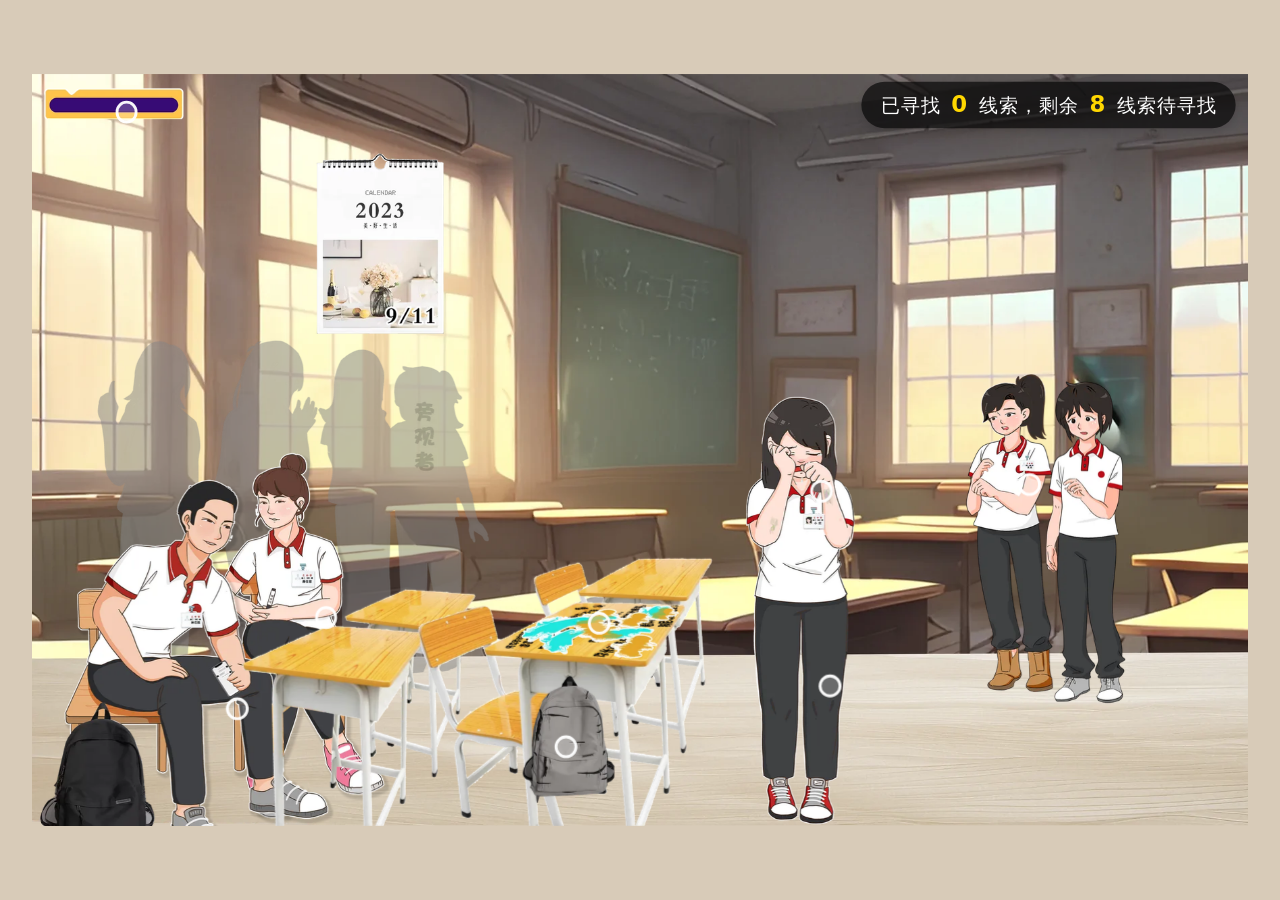
==== commit 2e639f5e: "Improve cross-device rendering performance" ====
--- a/index.html
+++ b/index.html
@@ -4,8 +4,9 @@
     <meta charset="UTF-8" />
     <meta name="viewport" content="width=device-width, initial-scale=1, viewport-fit=cover" />
     <title>校园轻交互</title>
-    <link rel="preload" href="./23/bg_classroom.webp?v=2" as="image" />
-    <link rel="stylesheet" href="./styles.css?v=8" />
+    <link rel="preload" href="./23/mobile/bg_classroom.webp?v=3" as="image" media="(max-width: 900px)" />
+    <link rel="preload" href="./23/bg_classroom.webp?v=2" as="image" media="(min-width: 901px)" />
+    <link rel="stylesheet" href="./styles.css?v=9" />
   </head>
   <body>
     <main class="app" aria-label="校园互动场景">
@@ -16,7 +17,10 @@
           </div>
           <button id="btn-summary" class="btn-summary" aria-label="查看总结">📖</button>
 
-          <img class="layer bg-layer" src="./23/bg_classroom.webp?v=2" alt="" draggable="false"  style="left: 0%; top: 0%; width: 100%; height: 100%;" />
+          <picture>
+            <source media="(max-width: 900px)" srcset="./23/mobile/bg_classroom.webp?v=3" />
+            <img class="layer bg-layer" src="./23/bg_classroom.webp?v=2" alt="" draggable="false"  style="left: 0%; top: 0%; width: 100%; height: 100%;" />
+          </picture>
           <img class="layer prop-calendar" src="./23/prop_calendar.webp?v=2" alt="" draggable="false"  style="left: 23.111111%; top: 10.062893%; width: 11%; height: 24.977538%;" />
           <img class="layer prop-desks" src="./23/prop_desks.webp?v=2" alt="" draggable="false"  style="left: 16.944444%; top: 63.971249%; width: 39.277778%; height: 36.028751%;" />
           <img class="layer prop-backpack-gray" src="./23/prop_backpack_gray.webp?v=2" alt="" draggable="false"  style="left: 40%; top: 79.514825%; width: 8.222222%; height: 17.879605%;" />
@@ -29,11 +33,23 @@
           <img class="layer char-girl-short-hair" src="./23/char_girl_short_hair.webp?v=2" alt="" draggable="false"  style="left: 83.055556%; top: 40.431267%; width: 7.222222%; height: 43.755615%; transform-origin: -457.692308% 136.139630%; --motion-x: 0.553846%; --motion-y: -0.034281%;" />
           <img class="layer char-observer" src="./23/char_observer.webp?v=2" alt="" draggable="false"  style="left: 5.111111%; top: 34.950584%; width: 32.777778%; height: 45.462713%; transform-origin: 136.949153% 143.083004%; --motion-float-y: -0.439921%;" />
 
-          <img class="layer summary summary-1" data-src="./23/summary_1.webp?v=2" alt="" draggable="false"  style="left: 0%; top: 0%; width: 100%; height: 100%;" />
-          <img class="layer reveal reveal-new" data-src="./23/4aff9d6016ca1f5761d8b5b74b927b1f.webp?v=2" alt="" draggable="false"  style="left: 0%; top: 0%; width: 100%; height: 100%;" />
-          <img class="layer reveal reveal-bag" data-src="./23/35530610fc2b29805b03dbd96a7f0381.webp?v=2" alt="" draggable="false"  style="left: 0%; top: 0%; width: 100%; height: 100%;" />
+          <picture>
+            <source media="(max-width: 900px)" data-srcset="./23/mobile/summary_1.webp?v=3" />
+            <img class="layer summary summary-1" data-src="./23/summary_1.webp?v=2" alt="" draggable="false"  style="left: 0%; top: 0%; width: 100%; height: 100%;" />
+          </picture>
+          <picture>
+            <source media="(max-width: 900px)" data-srcset="./23/mobile/4aff9d6016ca1f5761d8b5b74b927b1f.webp?v=3" />
+            <img class="layer reveal reveal-new" data-src="./23/4aff9d6016ca1f5761d8b5b74b927b1f.webp?v=2" alt="" draggable="false"  style="left: 0%; top: 0%; width: 100%; height: 100%;" />
+          </picture>
+          <picture>
+            <source media="(max-width: 900px)" data-srcset="./23/mobile/35530610fc2b29805b03dbd96a7f0381.webp?v=3" />
+            <img class="layer reveal reveal-bag" data-src="./23/35530610fc2b29805b03dbd96a7f0381.webp?v=2" alt="" draggable="false"  style="left: 0%; top: 0%; width: 100%; height: 100%;" />
+          </picture>
 
-          <img class="layer reveal reveal-phone ui-phone-chat" data-src="./23/ui_phone_chat.webp?v=2" alt="" draggable="false"  style="left: 0%; top: 0%; width: 100%; height: 100%;" />
+          <picture>
+            <source media="(max-width: 900px)" data-srcset="./23/mobile/ui_phone_chat.webp?v=3" />
+            <img class="layer reveal reveal-phone ui-phone-chat" data-src="./23/ui_phone_chat.webp?v=2" alt="" draggable="false"  style="left: 0%; top: 0%; width: 100%; height: 100%;" />
+          </picture>
           <img class="layer ui-panel-question-text" data-src="./23/ui_panel_question_text.webp?v=2" alt="" draggable="false"  style="left: 0.722222%; top: 1.437556%; width: 12%; height: 50.134771%; transform-origin: 410.648148% -2.867384%;" />
           <img class="layer bubble-layer bubble-xiaohong-bg" data-src="./23/bubble_xiaohong_bg.webp?v=2" alt="" draggable="false"  style="left: 53%; top: 33.513028%; width: 12.5%; height: 13.477089%;" />
           <img class="layer bubble-layer bubble-xiaohong-seq bubble-xiaohong-step-10" data-src="./23/10.webp?v=2" alt="" draggable="false"  style="left: 55.833333%; top: 37.915544%; width: 1.777778%; height: 2.96496%;" />
@@ -78,7 +94,10 @@
           <img class="layer bubble-layer bubble-boy-seq bubble-boy-step-38" data-src="./23/38.webp?v=2" alt="" draggable="false"  style="left: 19.222222%; top: 48.51752%; width: 1.5%; height: 2.425876%;" />
 
           <img class="layer effect-mist" data-src="./22/22/miwu.webp?v=2" alt="" draggable="false"  style="left: 39.944444%; top: 70.080863%; width: 13.555556%; height: 8.176101%;" />
-          <img class="layer effect-hands" data-src="./23/effect_handwriting-2.webp?v=2" alt="" draggable="false"  style="left: 0%; top: 0%; width: 100%; height: 100%;" />
+          <picture>
+            <source media="(max-width: 900px)" data-srcset="./23/mobile/effect_handwriting-2.webp?v=3" />
+            <img class="layer effect-hands" data-src="./23/effect_handwriting-2.webp?v=2" alt="" draggable="false"  style="left: 0%; top: 0%; width: 100%; height: 100%;" />
+          </picture>
           <button class="hotspot hotspot-xiaohong" data-action="bubble-xiaohong" type="button" aria-label="查看小红对话"></button>
           <button class="hotspot hotspot-girl-short" data-action="bubble-right" type="button" aria-label="查看右侧短发女孩对话"></button>
           <button class="hotspot hotspot-girl-sitting" data-action="bubble-boy" type="button" aria-label="查看左侧丸子头女孩对话"></button>
@@ -94,6 +113,6 @@
         </div>
       </section>
     </main>
-    <script src="./script.js?v=24"></script>
+    <script src="./script.js?v=25"></script>
   </body>
   </html>
--- a/styles.css
+++ b/styles.css
@@ -25,19 +25,7 @@
   overflow: hidden;
 }
 
-.app::before {
-  content: "";
-  position: fixed;
-  inset: -24px;
-  z-index: 0;
-  background: url("./23/bg_classroom.webp?v=2") center / cover no-repeat;
-  filter: blur(18px);
-  opacity: 0.72;
-  transform: scale(1.06);
-  pointer-events: none;
-}
-
-.stage-shell {
+.stage-shell {
   z-index: 1;
   overscroll-behavior: contain;
 }
@@ -54,13 +42,10 @@
   font-size: 20px; /* Significantly reduced font size */
   font-weight: 500;
   letter-spacing: 1px; /* Reduced letter spacing */
-  backdrop-filter: blur(8px);
-  -webkit-backdrop-filter: blur(8px);
-  box-shadow: 0 4px 8px rgba(0,0,0,0.1); /* Reduced shadow */
-  pointer-events: none;
-  transition: opacity 0.5s ease;
-  transform: translateZ(0); /* Force hardware acceleration */
-}
+  box-shadow: 0 4px 8px rgba(0,0,0,0.1); /* Reduced shadow */
+  pointer-events: none;
+  transition: opacity 0.5s ease;
+}
 
 .clue-counter span {
   color: #ffd700;
@@ -215,7 +200,27 @@
   opacity: 1 !important;
   visibility: visible !important;
 }
-.is-frozen { animation: none !important; }
+.is-frozen { animation: none !important; }
+
+.app.has-active-popup .char-girl-sitting,
+.app.has-active-popup .char-boy-sitting,
+.app.has-active-popup .char-xiaohong,
+.app.has-active-popup .char-xiaohong-2,
+.app.has-active-popup .char-girl-ponytail,
+.app.has-active-popup .char-girl-short-hair,
+.app.has-active-popup .char-observer,
+.app.has-active-popup .hotspot::after {
+  animation-play-state: paused;
+  will-change: auto;
+}
+
+.reveal-new,
+.reveal-bag,
+.ui-phone-chat,
+.effect-hands,
+.summary-1 {
+  transition: none;
+}
 
 .ui-phone-chat { z-index: 200; }
 .reveal-bag { z-index: 200; }
@@ -345,7 +350,7 @@
   50% { transform: translateY(var(--motion-float-y, -0.2%)) rotate(0.5deg); }
 }
 
-@media (prefers-reduced-motion: reduce) {
+@media (prefers-reduced-motion: reduce) {
   .char-girl-sitting,
   .char-boy-sitting,
   .char-xiaohong,
@@ -354,5 +359,22 @@
   .char-observer,
   .hotspot::after {
     animation: none;
-  }
-}
+  }
+}
+
+@media (hover: none), (pointer: coarse) {
+  .char-girl-sitting,
+  .char-boy-sitting,
+  .char-xiaohong,
+  .char-xiaohong-2,
+  .char-girl-ponytail,
+  .char-girl-short-hair,
+  .char-observer {
+    animation: none;
+    will-change: auto;
+  }
+
+  .hotspot::after {
+    animation-duration: 2.4s;
+  }
+}
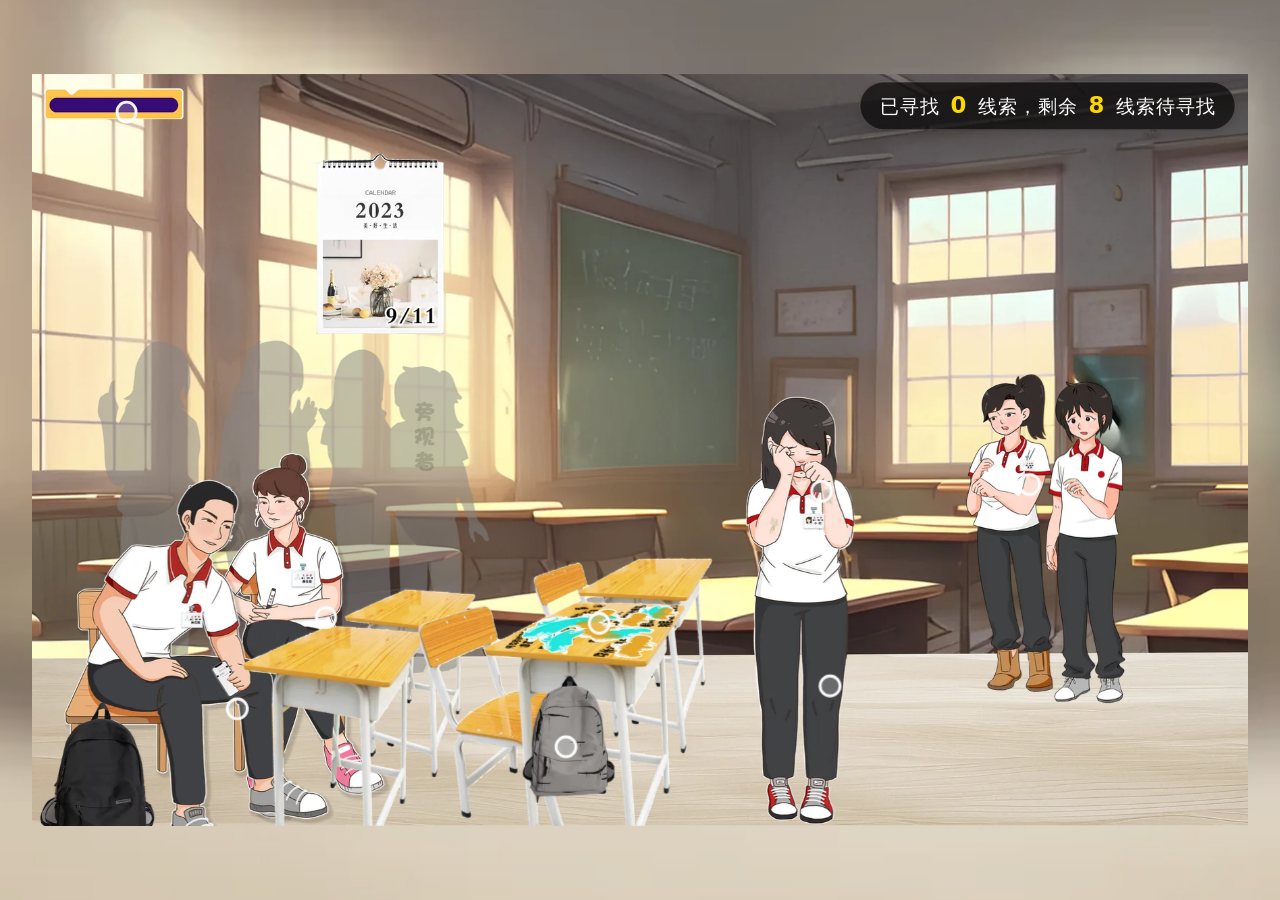
==== commit f1223b3a: "Keep character animations with static blur" ====
--- a/index.html
+++ b/index.html
@@ -6,7 +6,7 @@
     <title>校园轻交互</title>
     <link rel="preload" href="./23/mobile/bg_classroom.webp?v=3" as="image" media="(max-width: 900px)" />
     <link rel="preload" href="./23/bg_classroom.webp?v=2" as="image" media="(min-width: 901px)" />
-    <link rel="stylesheet" href="./styles.css?v=9" />
+    <link rel="stylesheet" href="./styles.css?v=10" />
   </head>
   <body>
     <main class="app" aria-label="校园互动场景">
@@ -113,6 +113,6 @@
         </div>
       </section>
     </main>
-    <script src="./script.js?v=25"></script>
+    <script src="./script.js?v=26"></script>
   </body>
   </html>
--- a/styles.css
+++ b/styles.css
@@ -25,6 +25,16 @@
   overflow: hidden;
 }
 
+.app::before {
+  content: "";
+  position: fixed;
+  inset: -10%;
+  z-index: 0;
+  background: url("./23/bg_classroom_blurred.webp?v=4") center / cover no-repeat;
+  opacity: 0.72;
+  pointer-events: none;
+}
+
 .stage-shell {
   z-index: 1;
   overscroll-behavior: contain;
@@ -35,7 +45,8 @@
   top: 1%; /* Use percentage so it scales with the stage */
   right: 1%;
   z-index: 500;
-  background: rgba(0, 0, 0, 0.65);
+  background: rgba(0, 0, 0, 0.65);
+  border: 1px solid rgba(255, 255, 255, 0.2);
   color: #fff;
   padding: 10px 20px; /* Reduced padding */
   border-radius: 30px; /* Reduced border radius */
@@ -200,20 +211,6 @@
   opacity: 1 !important;
   visibility: visible !important;
 }
-.is-frozen { animation: none !important; }
-
-.app.has-active-popup .char-girl-sitting,
-.app.has-active-popup .char-boy-sitting,
-.app.has-active-popup .char-xiaohong,
-.app.has-active-popup .char-xiaohong-2,
-.app.has-active-popup .char-girl-ponytail,
-.app.has-active-popup .char-girl-short-hair,
-.app.has-active-popup .char-observer,
-.app.has-active-popup .hotspot::after {
-  animation-play-state: paused;
-  will-change: auto;
-}
-
 .reveal-new,
 .reveal-bag,
 .ui-phone-chat,
@@ -361,20 +358,3 @@
     animation: none;
   }
 }
-
-@media (hover: none), (pointer: coarse) {
-  .char-girl-sitting,
-  .char-boy-sitting,
-  .char-xiaohong,
-  .char-xiaohong-2,
-  .char-girl-ponytail,
-  .char-girl-short-hair,
-  .char-observer {
-    animation: none;
-    will-change: auto;
-  }
-
-  .hotspot::after {
-    animation-duration: 2.4s;
-  }
-}
